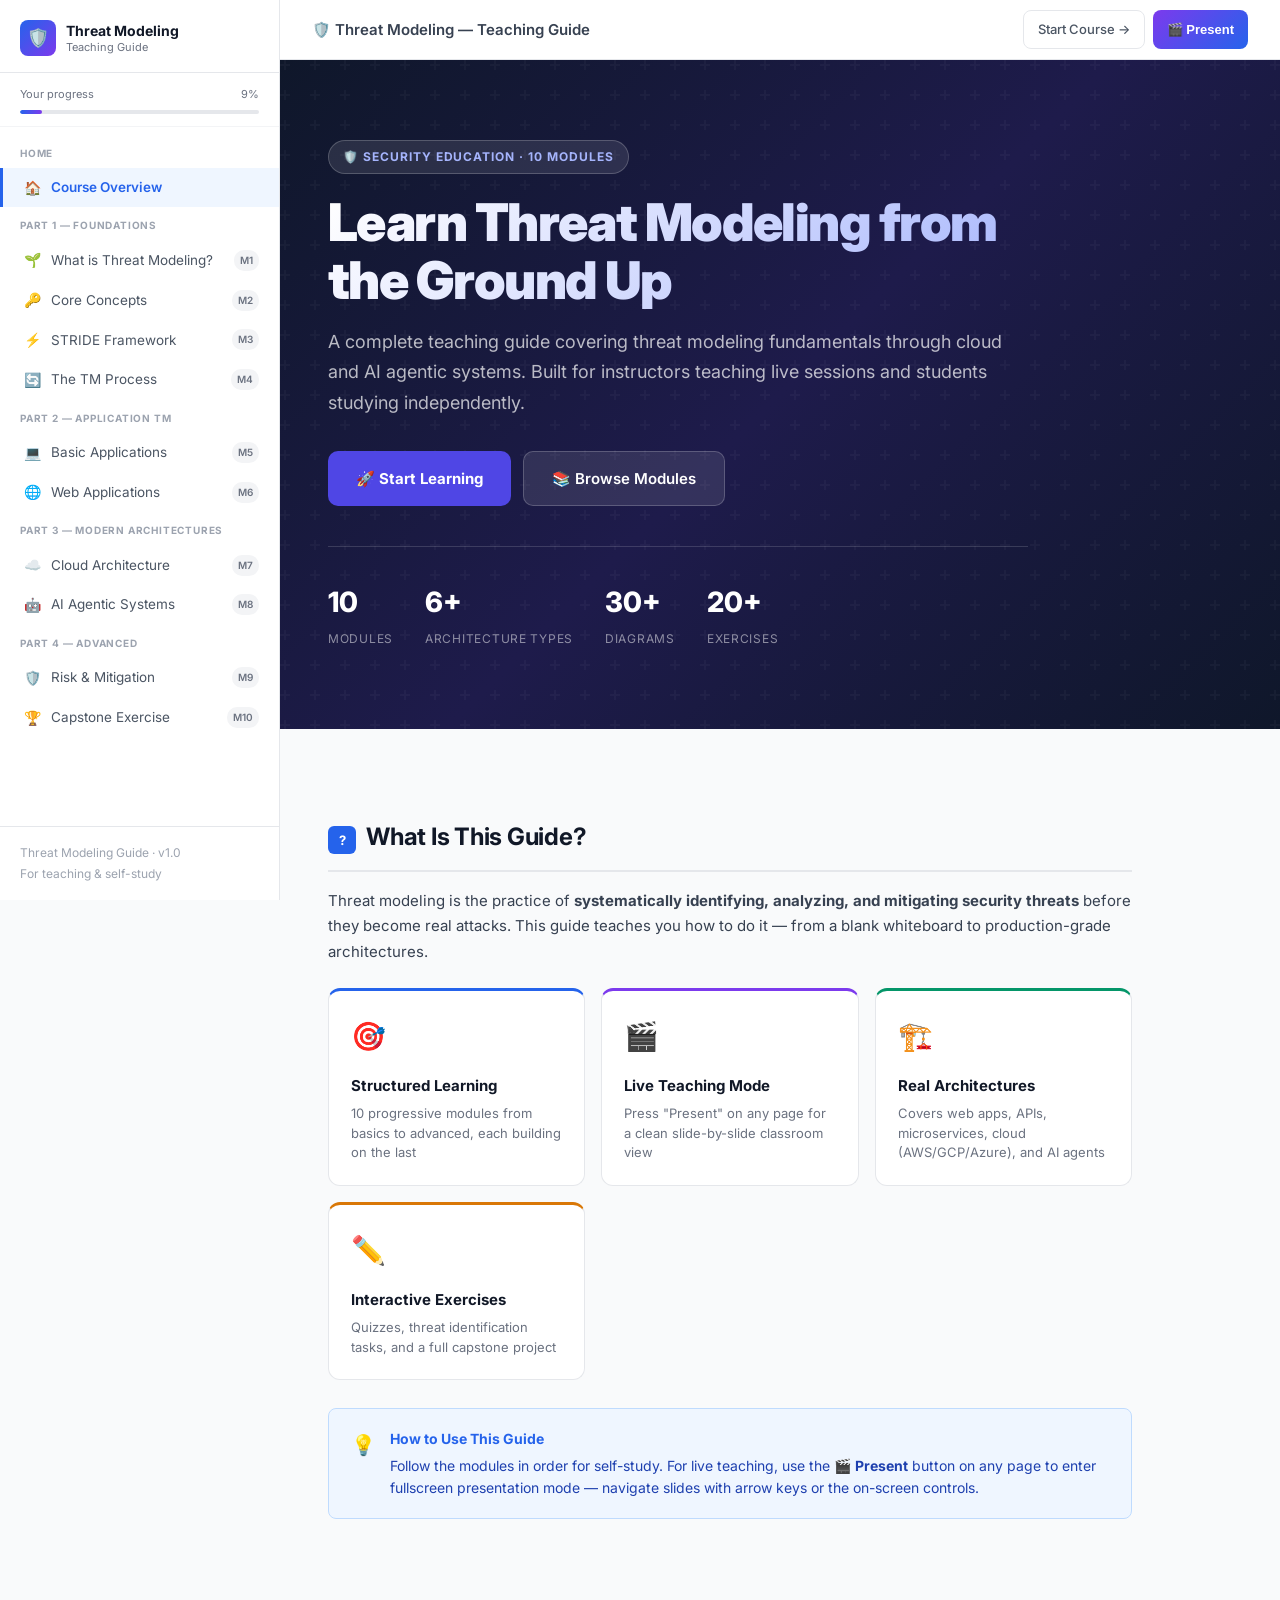
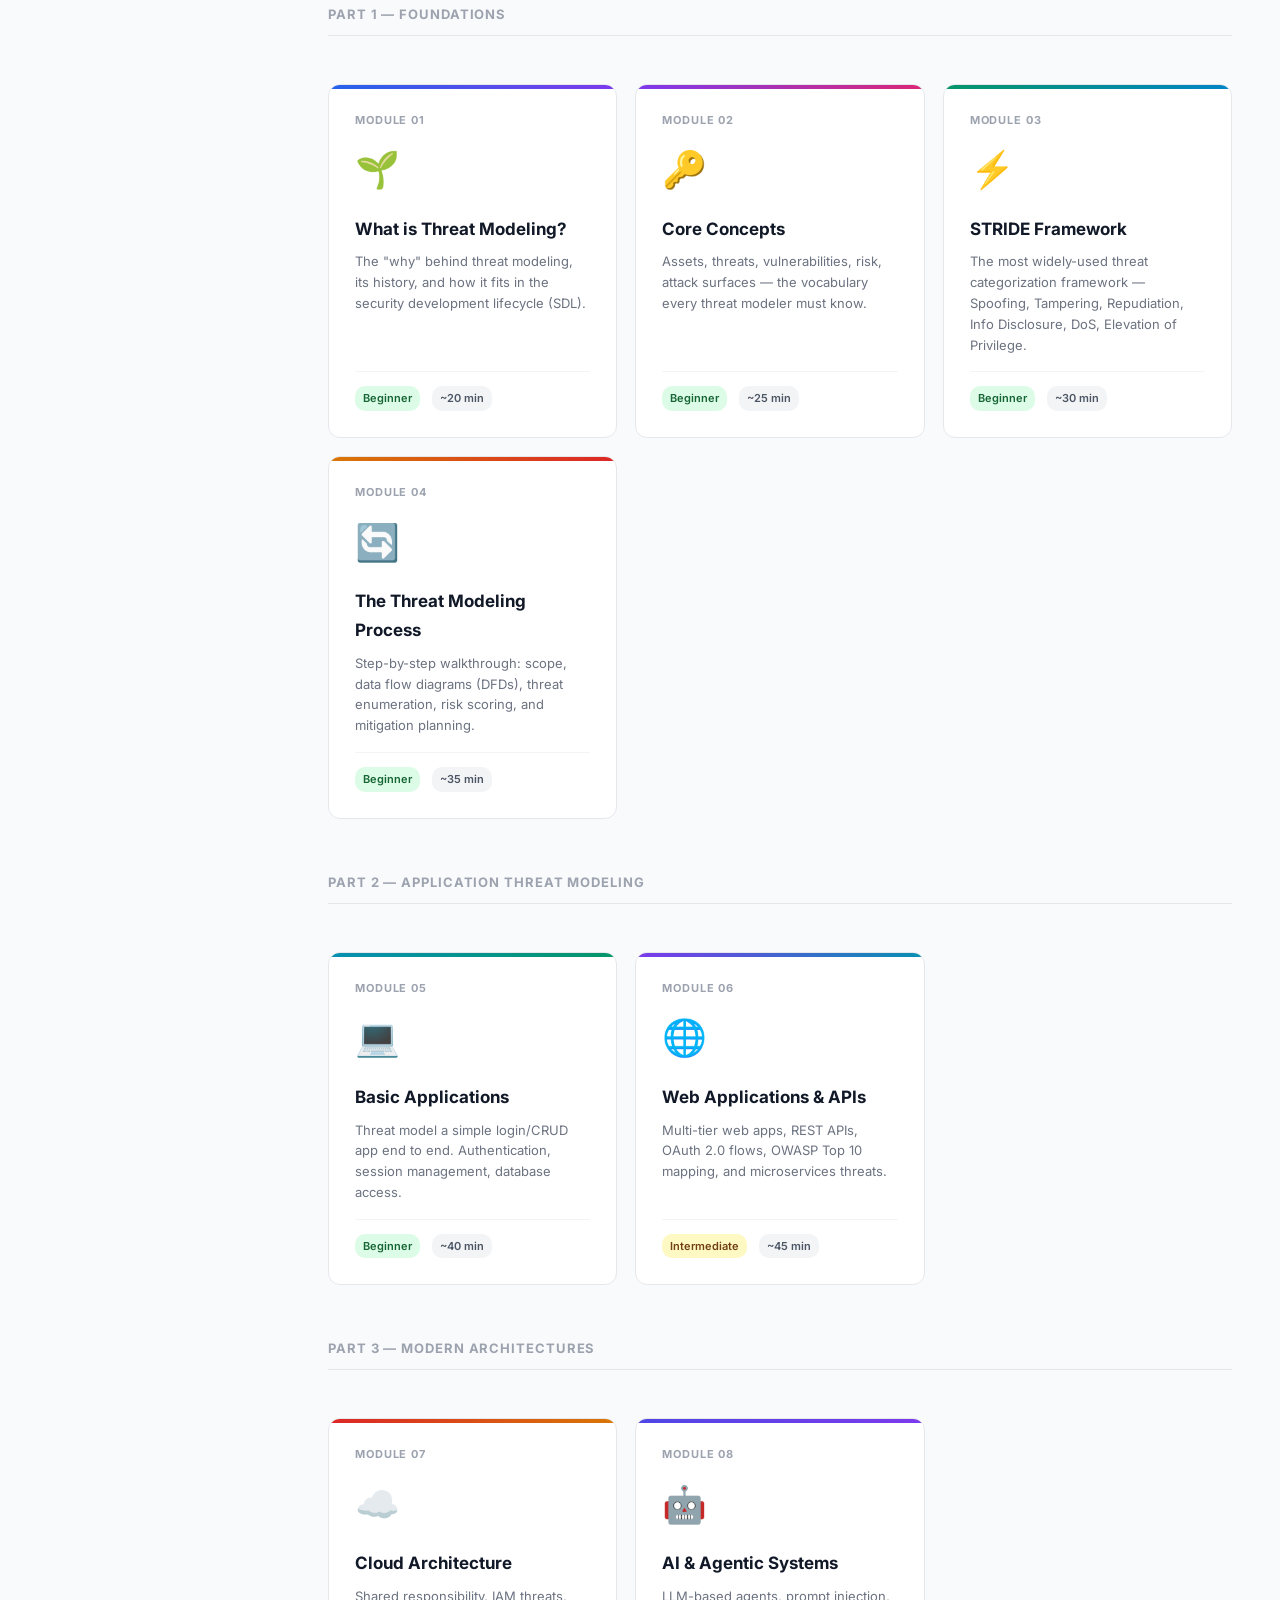
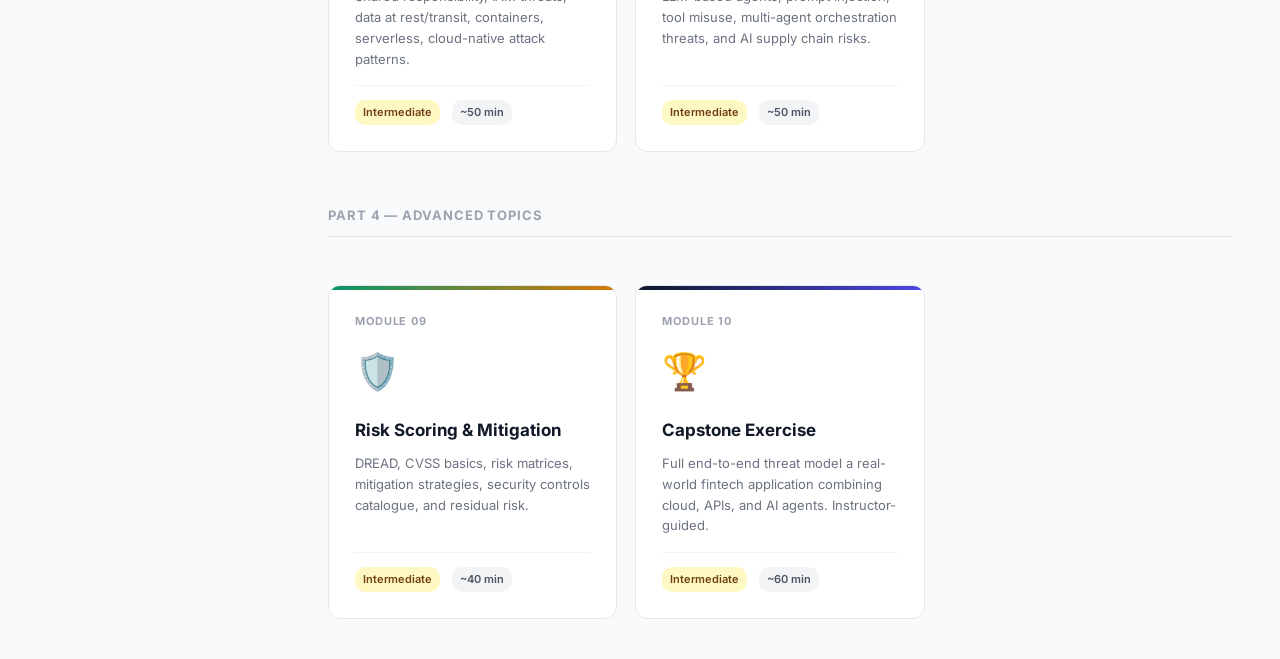
==== index.html @ 44da4655 "initial commit" ====
<!DOCTYPE html>
<html lang="en">
<head>
<meta charset="UTF-8" />
<meta name="viewport" content="width=device-width, initial-scale=1.0" />
<title>Threat Modeling Guide — From Basics to Intermediate</title>
<link rel="preconnect" href="https://fonts.googleapis.com" />
<link rel="preconnect" href="https://fonts.gstatic.com" crossorigin />
<link href="https://fonts.googleapis.com/css2?family=Inter:wght@400;500;600;700;800&family=JetBrains+Mono:wght@400;700&display=swap" rel="stylesheet" />
<link rel="stylesheet" href="css/styles.css" />
<style>
  .hero {
    background: linear-gradient(135deg, #0f172a 0%, #1e1b4b 50%, #0f172a 100%);
    color: white; padding: 80px 48px;
    position: relative; overflow: hidden;
  }
  .hero::before {
    content: '';
    position: absolute; inset: 0;
    background: url("data:image/svg+xml,%3Csvg width='60' height='60' viewBox='0 0 60 60' xmlns='http://www.w3.org/2000/svg'%3E%3Cg fill='none' fill-rule='evenodd'%3E%3Cg fill='%23ffffff' fill-opacity='0.03'%3E%3Cpath d='M36 34v-4h-2v4h-4v2h4v4h2v-4h4v-2h-4zm0-30V0h-2v4h-4v2h4v4h2V6h4V4h-4zM6 34v-4H4v4H0v2h4v4h2v-4h4v-2H6zM6 4V0H4v4H0v2h4v4h2V6h4V4H6z'/%3E%3C/g%3E%3C/g%3E%3C/svg%3E");
  }
  .hero-content { position: relative; z-index: 1; max-width: 700px; }
  .hero-eyebrow {
    display: inline-flex; align-items: center; gap: 8px;
    background: rgba(255,255,255,.1); border: 1px solid rgba(255,255,255,.2);
    padding: 6px 14px; border-radius: 20px;
    font-size: 12px; font-weight: 700; letter-spacing: .08em; text-transform: uppercase;
    color: #a5b4fc; margin-bottom: 20px;
  }
  .hero h1 {
    font-size: 52px; font-weight: 900; line-height: 1.1;
    letter-spacing: -.03em; margin-bottom: 18px;
    background: linear-gradient(135deg, #fff 0%, #a5b4fc 100%);
    -webkit-background-clip: text; -webkit-text-fill-color: transparent;
    background-clip: text;
  }
  .hero p { font-size: 18px; color: rgba(255,255,255,.7); line-height: 1.7; margin-bottom: 32px; }
  .hero-actions { display: flex; gap: 12px; flex-wrap: wrap; }
  .hero-btn-primary {
    background: #4f46e5; color: white; padding: 14px 28px;
    border-radius: 10px; font-size: 15px; font-weight: 700;
    text-decoration: none; display: inline-flex; align-items: center; gap: 8px;
    transition: all .2s;
  }
  .hero-btn-primary:hover { background: #4338ca; transform: translateY(-2px); box-shadow: 0 8px 24px rgba(79,70,229,.4); }
  .hero-btn-secondary {
    background: rgba(255,255,255,.1); color: white; padding: 14px 28px;
    border: 1px solid rgba(255,255,255,.2); border-radius: 10px;
    font-size: 15px; font-weight: 600; text-decoration: none;
    display: inline-flex; align-items: center; gap: 8px; transition: all .2s;
  }
  .hero-btn-secondary:hover { background: rgba(255,255,255,.2); }
  .hero-stats {
    display: flex; gap: 32px; margin-top: 40px;
    padding-top: 32px; border-top: 1px solid rgba(255,255,255,.15);
    flex-wrap: wrap;
  }
  .hero-stat-num { font-size: 28px; font-weight: 800; color: white; }
  .hero-stat-label { font-size: 12px; color: rgba(255,255,255,.5); text-transform: uppercase; letter-spacing: .06em; margin-top: 2px; }

  .module-grid {
    display: grid; grid-template-columns: repeat(auto-fill, minmax(280px, 1fr));
    gap: 18px; padding: 40px 48px;
  }
  .module-card {
    background: white; border: 1px solid var(--gray-200);
    border-radius: var(--radius-lg); padding: 26px;
    text-decoration: none; color: inherit;
    transition: var(--transition); display: flex; flex-direction: column;
    position: relative; overflow: hidden;
  }
  .module-card::before {
    content: '';
    position: absolute; top: 0; left: 0; right: 0; height: 4px;
  }
  .module-card:hover { box-shadow: var(--shadow-lg); transform: translateY(-3px); }
  .module-card-num { font-size: 11px; font-weight: 700; letter-spacing: .08em; text-transform: uppercase; color: var(--gray-400); margin-bottom: 10px; }
  .module-card-icon { font-size: 36px; margin-bottom: 14px; }
  .module-card-title { font-size: 17px; font-weight: 700; color: var(--gray-900); margin-bottom: 8px; }
  .module-card-desc { font-size: 13px; color: var(--gray-500); line-height: 1.6; flex: 1; }
  .module-card-meta { display: flex; gap: 12px; margin-top: 16px; padding-top: 14px; border-top: 1px solid var(--gray-100); }
  .module-card-tag { font-size: 11px; font-weight: 600; padding: 3px 8px; border-radius: 10px; }
  .tag-beginner { background: #dcfce7; color: #166534; }
  .tag-intermediate { background: #fef9c3; color: #713f12; }
  .tag-advanced { background: #fce7f3; color: #9d174d; }
  .tag-mins { background: var(--gray-100); color: var(--gray-600); }

  .m1::before { background: linear-gradient(90deg, #2563eb, #7c3aed); }
  .m2::before { background: linear-gradient(90deg, #7c3aed, #db2777); }
  .m3::before { background: linear-gradient(90deg, #059669, #0284c7); }
  .m4::before { background: linear-gradient(90deg, #d97706, #dc2626); }
  .m5::before { background: linear-gradient(90deg, #0891b2, #059669); }
  .m6::before { background: linear-gradient(90deg, #7c3aed, #0891b2); }
  .m7::before { background: linear-gradient(90deg, #dc2626, #d97706); }
  .m8::before { background: linear-gradient(90deg, #4f46e5, #7c3aed); }
  .m9::before { background: linear-gradient(90deg, #059669, #d97706); }
  .m10::before { background: linear-gradient(90deg, #0f172a, #4f46e5); }

  .section-divider { padding: 12px 48px 8px; }
  .section-divider h2 { font-size: 13px; font-weight: 700; letter-spacing: .07em; text-transform: uppercase; color: var(--gray-400); padding-bottom: 10px; border-bottom: 1px solid var(--gray-200); }

  @media(max-width:768px) {
    .hero { padding: 48px 24px; }
    .hero h1 { font-size: 34px; }
    .module-grid { padding: 24px 20px; gap: 14px; }
    .section-divider { padding: 12px 20px; }
  }
</style>
</head>
<body>

<!-- Sidebar -->
<aside class="sidebar">
  <div class="sidebar-logo">
    <div class="logo-icon">🛡️</div>
    <span>Threat Modeling<small>Teaching Guide</small></span>
  </div>
  <div class="progress-bar-wrap">
    <div class="progress-label"><span>Your progress</span><span id="progress-pct">0%</span></div>
    <div class="progress-bar"><div class="progress-fill" id="progress-fill" style="width:0%"></div></div>
  </div>
  <nav class="sidebar-nav">
    <div class="nav-section">
      <div class="nav-section-title">Home</div>
      <a class="nav-item active" href="index.html"><span class="nav-icon">🏠</span>Course Overview</a>
    </div>
    <div class="nav-section">
      <div class="nav-section-title">Part 1 — Foundations</div>
      <a class="nav-item" href="modules/01-introduction.html"><span class="nav-icon">🌱</span>What is Threat Modeling?<span class="nav-badge">M1</span></a>
      <a class="nav-item" href="modules/02-core-concepts.html"><span class="nav-icon">🔑</span>Core Concepts<span class="nav-badge">M2</span></a>
      <a class="nav-item" href="modules/03-stride.html"><span class="nav-icon">⚡</span>STRIDE Framework<span class="nav-badge">M3</span></a>
      <a class="nav-item" href="modules/04-process.html"><span class="nav-icon">🔄</span>The TM Process<span class="nav-badge">M4</span></a>
    </div>
    <div class="nav-section">
      <div class="nav-section-title">Part 2 — Application TM</div>
      <a class="nav-item" href="modules/05-basic-apps.html"><span class="nav-icon">💻</span>Basic Applications<span class="nav-badge">M5</span></a>
      <a class="nav-item" href="modules/06-web-apps.html"><span class="nav-icon">🌐</span>Web Applications<span class="nav-badge">M6</span></a>
    </div>
    <div class="nav-section">
      <div class="nav-section-title">Part 3 — Modern Architectures</div>
      <a class="nav-item" href="modules/07-cloud.html"><span class="nav-icon">☁️</span>Cloud Architecture<span class="nav-badge">M7</span></a>
      <a class="nav-item" href="modules/08-agentic.html"><span class="nav-icon">🤖</span>AI Agentic Systems<span class="nav-badge">M8</span></a>
    </div>
    <div class="nav-section">
      <div class="nav-section-title">Part 4 — Advanced</div>
      <a class="nav-item" href="modules/09-risk-mitigation.html"><span class="nav-icon">🛡️</span>Risk & Mitigation<span class="nav-badge">M9</span></a>
      <a class="nav-item" href="modules/10-capstone.html"><span class="nav-icon">🏆</span>Capstone Exercise<span class="nav-badge">M10</span></a>
    </div>
  </nav>
  <div class="sidebar-footer">
    Threat Modeling Guide · v1.0<br>
    For teaching & self-study
  </div>
</aside>

<!-- Main -->
<div class="main-wrap">
  <header class="top-bar">
    <button class="hamburger" id="hamburger">☰</button>
    <span class="top-bar-title">🛡️ Threat Modeling — Teaching Guide</span>
    <div class="top-bar-actions">
      <span class="live-badge" id="live-badge" style="display:none"><span class="live-dot"></span> LIVE</span>
      <a class="btn btn-ghost" href="modules/01-introduction.html">Start Course →</a>
      <button class="btn btn-present" id="btn-present">🎬 Present</button>
    </div>
  </header>

  <!-- Hero -->
  <div class="hero section" data-title="Welcome">
    <div class="hero-content">
      <div class="hero-eyebrow">🛡️ Security Education · 10 Modules</div>
      <h1>Learn Threat Modeling from the Ground Up</h1>
      <p>A complete teaching guide covering threat modeling fundamentals through cloud and AI agentic systems. Built for instructors teaching live sessions and students studying independently.</p>
      <div class="hero-actions">
        <a class="hero-btn-primary" href="modules/01-introduction.html">🚀 Start Learning</a>
        <a class="hero-btn-secondary" href="#modules">📚 Browse Modules</a>
      </div>
      <div class="hero-stats">
        <div><div class="hero-stat-num">10</div><div class="hero-stat-label">Modules</div></div>
        <div><div class="hero-stat-num">6+</div><div class="hero-stat-label">Architecture Types</div></div>
        <div><div class="hero-stat-num">30+</div><div class="hero-stat-label">Diagrams</div></div>
        <div><div class="hero-stat-num">20+</div><div class="hero-stat-label">Exercises</div></div>
      </div>
    </div>
  </div>

  <!-- What You'll Learn -->
  <div class="section" id="overview" style="padding: 40px 48px 0; max-width:900px" data-title="What You'll Learn">
    <h2 class="section-title"><span class="section-num">?</span>What Is This Guide?</h2>
    <p>Threat modeling is the practice of <strong>systematically identifying, analyzing, and mitigating security threats</strong> before they become real attacks. This guide teaches you how to do it — from a blank whiteboard to production-grade architectures.</p>
    <div class="card-grid" style="margin-top:24px">
      <div class="card primary animate-in">
        <div class="card-icon">🎯</div>
        <div class="card-title">Structured Learning</div>
        <div class="card-desc">10 progressive modules from basics to advanced, each building on the last</div>
      </div>
      <div class="card accent animate-in">
        <div class="card-icon">🎬</div>
        <div class="card-title">Live Teaching Mode</div>
        <div class="card-desc">Press "Present" on any page for a clean slide-by-slide classroom view</div>
      </div>
      <div class="card success animate-in">
        <div class="card-icon">🏗️</div>
        <div class="card-title">Real Architectures</div>
        <div class="card-desc">Covers web apps, APIs, microservices, cloud (AWS/GCP/Azure), and AI agents</div>
      </div>
      <div class="card warning animate-in">
        <div class="card-icon">✏️</div>
        <div class="card-title">Interactive Exercises</div>
        <div class="card-desc">Quizzes, threat identification tasks, and a full capstone project</div>
      </div>
    </div>

    <div class="callout info" style="margin-top:28px">
      <div class="callout-icon">💡</div>
      <div class="callout-body">
        <div class="callout-title">How to Use This Guide</div>
        <div class="callout-text">Follow the modules in order for self-study. For live teaching, use the 🎬 <strong>Present</strong> button on any page to enter fullscreen presentation mode — navigate slides with arrow keys or the on-screen controls.</div>
      </div>
    </div>
  </div>

  <!-- Modules -->
  <div id="modules">
    <div class="section-divider"><h2>Part 1 — Foundations</h2></div>
    <div class="module-grid">
      <a class="module-card m1" href="modules/01-introduction.html">
        <div class="module-card-num">Module 01</div>
        <div class="module-card-icon">🌱</div>
        <div class="module-card-title">What is Threat Modeling?</div>
        <div class="module-card-desc">The "why" behind threat modeling, its history, and how it fits in the security development lifecycle (SDL).</div>
        <div class="module-card-meta">
          <span class="module-card-tag tag-beginner">Beginner</span>
          <span class="module-card-tag tag-mins">~20 min</span>
        </div>
      </a>
      <a class="module-card m2" href="modules/02-core-concepts.html">
        <div class="module-card-num">Module 02</div>
        <div class="module-card-icon">🔑</div>
        <div class="module-card-title">Core Concepts</div>
        <div class="module-card-desc">Assets, threats, vulnerabilities, risk, attack surfaces — the vocabulary every threat modeler must know.</div>
        <div class="module-card-meta">
          <span class="module-card-tag tag-beginner">Beginner</span>
          <span class="module-card-tag tag-mins">~25 min</span>
        </div>
      </a>
      <a class="module-card m3" href="modules/03-stride.html">
        <div class="module-card-num">Module 03</div>
        <div class="module-card-icon">⚡</div>
        <div class="module-card-title">STRIDE Framework</div>
        <div class="module-card-desc">The most widely-used threat categorization framework — Spoofing, Tampering, Repudiation, Info Disclosure, DoS, Elevation of Privilege.</div>
        <div class="module-card-meta">
          <span class="module-card-tag tag-beginner">Beginner</span>
          <span class="module-card-tag tag-mins">~30 min</span>
        </div>
      </a>
      <a class="module-card m4" href="modules/04-process.html">
        <div class="module-card-num">Module 04</div>
        <div class="module-card-icon">🔄</div>
        <div class="module-card-title">The Threat Modeling Process</div>
        <div class="module-card-desc">Step-by-step walkthrough: scope, data flow diagrams (DFDs), threat enumeration, risk scoring, and mitigation planning.</div>
        <div class="module-card-meta">
          <span class="module-card-tag tag-beginner">Beginner</span>
          <span class="module-card-tag tag-mins">~35 min</span>
        </div>
      </a>
    </div>

    <div class="section-divider"><h2>Part 2 — Application Threat Modeling</h2></div>
    <div class="module-grid">
      <a class="module-card m5" href="modules/05-basic-apps.html">
        <div class="module-card-num">Module 05</div>
        <div class="module-card-icon">💻</div>
        <div class="module-card-title">Basic Applications</div>
        <div class="module-card-desc">Threat model a simple login/CRUD app end to end. Authentication, session management, database access.</div>
        <div class="module-card-meta">
          <span class="module-card-tag tag-beginner">Beginner</span>
          <span class="module-card-tag tag-mins">~40 min</span>
        </div>
      </a>
      <a class="module-card m6" href="modules/06-web-apps.html">
        <div class="module-card-num">Module 06</div>
        <div class="module-card-icon">🌐</div>
        <div class="module-card-title">Web Applications & APIs</div>
        <div class="module-card-desc">Multi-tier web apps, REST APIs, OAuth 2.0 flows, OWASP Top 10 mapping, and microservices threats.</div>
        <div class="module-card-meta">
          <span class="module-card-tag tag-intermediate">Intermediate</span>
          <span class="module-card-tag tag-mins">~45 min</span>
        </div>
      </a>
    </div>

    <div class="section-divider"><h2>Part 3 — Modern Architectures</h2></div>
    <div class="module-grid">
      <a class="module-card m7" href="modules/07-cloud.html">
        <div class="module-card-num">Module 07</div>
        <div class="module-card-icon">☁️</div>
        <div class="module-card-title">Cloud Architecture</div>
        <div class="module-card-desc">Shared responsibility, IAM threats, data at rest/transit, containers, serverless, cloud-native attack patterns.</div>
        <div class="module-card-meta">
          <span class="module-card-tag tag-intermediate">Intermediate</span>
          <span class="module-card-tag tag-mins">~50 min</span>
        </div>
      </a>
      <a class="module-card m8" href="modules/08-agentic.html">
        <div class="module-card-num">Module 08</div>
        <div class="module-card-icon">🤖</div>
        <div class="module-card-title">AI & Agentic Systems</div>
        <div class="module-card-desc">LLM-based agents, prompt injection, tool misuse, multi-agent orchestration threats, and AI supply chain risks.</div>
        <div class="module-card-meta">
          <span class="module-card-tag tag-intermediate">Intermediate</span>
          <span class="module-card-tag tag-mins">~50 min</span>
        </div>
      </a>
    </div>

    <div class="section-divider"><h2>Part 4 — Advanced Topics</h2></div>
    <div class="module-grid">
      <a class="module-card m9" href="modules/09-risk-mitigation.html">
        <div class="module-card-num">Module 09</div>
        <div class="module-card-icon">🛡️</div>
        <div class="module-card-title">Risk Scoring & Mitigation</div>
        <div class="module-card-desc">DREAD, CVSS basics, risk matrices, mitigation strategies, security controls catalogue, and residual risk.</div>
        <div class="module-card-meta">
          <span class="module-card-tag tag-intermediate">Intermediate</span>
          <span class="module-card-tag tag-mins">~40 min</span>
        </div>
      </a>
      <a class="module-card m10" href="modules/10-capstone.html">
        <div class="module-card-num">Module 10</div>
        <div class="module-card-icon">🏆</div>
        <div class="module-card-title">Capstone Exercise</div>
        <div class="module-card-desc">Full end-to-end threat model a real-world fintech application combining cloud, APIs, and AI agents. Instructor-guided.</div>
        <div class="module-card-meta">
          <span class="module-card-tag tag-intermediate">Intermediate</span>
          <span class="module-card-tag tag-mins">~60 min</span>
        </div>
      </a>
    </div>
  </div>

  <!-- Presenter toolbar -->
  <div class="present-toolbar">
    <button id="prev-slide" title="Previous">◀</button>
    <span class="slide-counter" id="slide-counter">1 / 3</span>
    <button id="next-slide" title="Next">▶</button>
    <div class="divider"></div>
    <button id="exit-present" title="Exit Presentation">✕</button>
  </div>
</div>

<script src="js/app.js"></script>
</body>
</html>
---- css/styles.css ----
/* ============================================================
   THREAT MODELING GUIDE — MAIN STYLES
   Light theme, teaching-friendly, fluid layout
   ============================================================ */

:root {
  --primary: #2563eb;
  --primary-dark: #1d4ed8;
  --primary-light: #eff6ff;
  --accent: #7c3aed;
  --accent-light: #f5f3ff;
  --success: #059669;
  --success-light: #ecfdf5;
  --warning: #d97706;
  --warning-light: #fffbeb;
  --danger: #dc2626;
  --danger-light: #fef2f2;
  --gray-50: #f9fafb;
  --gray-100: #f3f4f6;
  --gray-200: #e5e7eb;
  --gray-300: #d1d5db;
  --gray-400: #9ca3af;
  --gray-500: #6b7280;
  --gray-600: #4b5563;
  --gray-700: #374151;
  --gray-800: #1f2937;
  --gray-900: #111827;
  --white: #ffffff;
  --font-sans: 'Inter', -apple-system, BlinkMacSystemFont, 'Segoe UI', sans-serif;
  --font-mono: 'JetBrains Mono', 'Fira Code', 'Cascadia Code', monospace;
  --sidebar-width: 280px;
  --header-height: 60px;
  --radius: 8px;
  --radius-lg: 12px;
  --shadow-sm: 0 1px 3px rgba(0,0,0,.08);
  --shadow: 0 4px 12px rgba(0,0,0,.08);
  --shadow-lg: 0 8px 24px rgba(0,0,0,.1);
  --transition: all .2s ease;
}

/* ── Reset & Base ── */
*, *::before, *::after { box-sizing: border-box; margin: 0; padding: 0; }
html { scroll-behavior: smooth; font-size: 16px; }
body {
  font-family: var(--font-sans);
  background: var(--gray-50);
  color: var(--gray-800);
  line-height: 1.7;
  overflow-x: hidden;
}

/* ── Sidebar ── */
.sidebar {
  position: fixed;
  top: 0; left: 0;
  width: var(--sidebar-width);
  height: 100vh;
  background: var(--white);
  border-right: 1px solid var(--gray-200);
  overflow-y: auto;
  z-index: 100;
  display: flex;
  flex-direction: column;
  transition: transform .3s ease;
}
.sidebar-logo {
  padding: 20px 20px 16px;
  border-bottom: 1px solid var(--gray-200);
  display: flex; align-items: center; gap: 10px;
}
.sidebar-logo .logo-icon {
  width: 36px; height: 36px;
  background: linear-gradient(135deg, var(--primary), var(--accent));
  border-radius: 8px;
  display: flex; align-items: center; justify-content: center;
  color: white; font-size: 18px; flex-shrink: 0;
}
.sidebar-logo span { font-weight: 700; font-size: 14px; color: var(--gray-900); line-height: 1.3; }
.sidebar-logo small { display: block; font-weight: 400; color: var(--gray-500); font-size: 11px; }

.progress-bar-wrap { padding: 12px 20px; border-bottom: 1px solid var(--gray-100); }
.progress-label { font-size: 11px; color: var(--gray-500); margin-bottom: 6px; display: flex; justify-content: space-between; }
.progress-bar { height: 4px; background: var(--gray-200); border-radius: 2px; overflow: hidden; }
.progress-fill { height: 100%; background: linear-gradient(90deg, var(--primary), var(--accent)); border-radius: 2px; transition: width .4s ease; }

.sidebar-nav { padding: 12px 0; flex: 1; }
.nav-section { margin-bottom: 4px; }
.nav-section-title {
  padding: 6px 20px;
  font-size: 10px; font-weight: 700; letter-spacing: .08em;
  text-transform: uppercase; color: var(--gray-400);
}
.nav-item {
  display: flex; align-items: center; gap: 10px;
  padding: 8px 20px;
  cursor: pointer;
  text-decoration: none;
  color: var(--gray-600);
  font-size: 13.5px;
  border-left: 3px solid transparent;
  transition: var(--transition);
  position: relative;
}
.nav-item:hover { background: var(--gray-50); color: var(--gray-900); }
.nav-item.active {
  background: var(--primary-light);
  color: var(--primary);
  border-left-color: var(--primary);
  font-weight: 600;
}
.nav-item .nav-icon { width: 18px; text-align: center; font-size: 14px; flex-shrink: 0; }
.nav-item .nav-badge {
  margin-left: auto;
  font-size: 10px; font-weight: 600;
  padding: 2px 6px; border-radius: 10px;
  background: var(--gray-100); color: var(--gray-500);
}
.nav-item.active .nav-badge { background: var(--primary-light); color: var(--primary); }
.nav-item.completed .nav-icon::after {
  content: '✓';
  position: absolute; right: 20px;
  font-size: 11px; color: var(--success); font-weight: 700;
}

.sidebar-footer {
  padding: 16px 20px;
  border-top: 1px solid var(--gray-200);
  font-size: 12px; color: var(--gray-400);
}

/* ── Main Layout ── */
.main-wrap {
  margin-left: var(--sidebar-width);
  min-height: 100vh;
  display: flex; flex-direction: column;
}
.top-bar {
  position: sticky; top: 0; z-index: 90;
  height: var(--header-height);
  background: rgba(255,255,255,.95);
  backdrop-filter: blur(8px);
  border-bottom: 1px solid var(--gray-200);
  display: flex; align-items: center;
  padding: 0 32px;
  gap: 16px;
}
.top-bar-title { font-size: 15px; font-weight: 600; color: var(--gray-700); flex: 1; }
.top-bar-actions { display: flex; gap: 8px; }
.btn {
  display: inline-flex; align-items: center; gap: 6px;
  padding: 7px 14px; border-radius: var(--radius);
  font-size: 13px; font-weight: 500;
  cursor: pointer; border: none; transition: var(--transition);
  text-decoration: none;
}
.btn-primary { background: var(--primary); color: white; }
.btn-primary:hover { background: var(--primary-dark); }
.btn-ghost { background: transparent; color: var(--gray-600); border: 1px solid var(--gray-200); }
.btn-ghost:hover { background: var(--gray-100); color: var(--gray-900); }
.btn-present {
  background: linear-gradient(135deg, var(--accent), var(--primary));
  color: white; font-weight: 600;
}
.btn-present:hover { opacity: .9; transform: translateY(-1px); box-shadow: var(--shadow); }

/* ── Content Area ── */
.content { padding: 40px 48px; max-width: 900px; flex: 1; }

/* ── Page Header ── */
.page-header { margin-bottom: 40px; }
.module-tag {
  display: inline-flex; align-items: center; gap: 6px;
  font-size: 12px; font-weight: 600; letter-spacing: .05em;
  text-transform: uppercase;
  padding: 4px 10px; border-radius: 20px;
  margin-bottom: 12px;
}
.module-tag.blue { background: var(--primary-light); color: var(--primary); }
.module-tag.purple { background: var(--accent-light); color: var(--accent); }
.module-tag.green { background: var(--success-light); color: var(--success); }
.module-tag.orange { background: var(--warning-light); color: var(--warning); }
.module-tag.red { background: var(--danger-light); color: var(--danger); }

.page-title {
  font-size: 36px; font-weight: 800; color: var(--gray-900);
  line-height: 1.2; margin-bottom: 12px;
  letter-spacing: -.02em;
}
.page-subtitle { font-size: 17px; color: var(--gray-500); line-height: 1.6; max-width: 680px; }

/* ── Learning Objectives ── */
.objectives-card {
  background: var(--primary-light);
  border: 1px solid #bfdbfe;
  border-radius: var(--radius-lg);
  padding: 24px 28px;
  margin-bottom: 36px;
}
.objectives-card h3 { font-size: 14px; font-weight: 700; color: var(--primary); margin-bottom: 12px; display: flex; align-items: center; gap: 8px; }
.objectives-card ul { list-style: none; display: flex; flex-direction: column; gap: 8px; }
.objectives-card li {
  font-size: 14px; color: var(--primary-dark);
  display: flex; align-items: flex-start; gap: 10px;
}
.objectives-card li::before { content: '→'; font-weight: 700; flex-shrink: 0; margin-top: 1px; }

/* ── Section Headers ── */
.section { margin-bottom: 48px; }
h2.section-title {
  font-size: 24px; font-weight: 700; color: var(--gray-900);
  margin-bottom: 16px; padding-bottom: 12px;
  border-bottom: 2px solid var(--gray-200);
  letter-spacing: -.01em;
}
h2.section-title .section-num {
  display: inline-flex; align-items: center; justify-content: center;
  width: 28px; height: 28px; border-radius: 6px;
  background: var(--primary); color: white;
  font-size: 13px; font-weight: 700; margin-right: 10px;
}
h3.subsection { font-size: 18px; font-weight: 700; color: var(--gray-800); margin: 28px 0 12px; }
p { margin-bottom: 14px; color: var(--gray-700); font-size: 15px; }

/* ── Callout Boxes ── */
.callout {
  border-radius: var(--radius);
  padding: 18px 22px;
  margin: 24px 0;
  display: flex; gap: 14px;
}
.callout-icon { font-size: 20px; flex-shrink: 0; margin-top: 1px; }
.callout-body {}
.callout-title { font-size: 14px; font-weight: 700; margin-bottom: 4px; }
.callout-text { font-size: 14px; line-height: 1.6; }
.callout.info { background: var(--primary-light); border: 1px solid #bfdbfe; }
.callout.info .callout-title { color: var(--primary); }
.callout.info .callout-text { color: #1e40af; }
.callout.success { background: var(--success-light); border: 1px solid #a7f3d0; }
.callout.success .callout-title { color: var(--success); }
.callout.success .callout-text { color: #065f46; }
.callout.warning { background: var(--warning-light); border: 1px solid #fde68a; }
.callout.warning .callout-title { color: var(--warning); }
.callout.warning .callout-text { color: #92400e; }
.callout.danger { background: var(--danger-light); border: 1px solid #fecaca; }
.callout.danger .callout-title { color: var(--danger); }
.callout.danger .callout-text { color: #991b1b; }
.callout.tip { background: var(--accent-light); border: 1px solid #ddd6fe; }
.callout.tip .callout-title { color: var(--accent); }
.callout.tip .callout-text { color: #4c1d95; }

/* ── Cards & Grids ── */
.card-grid { display: grid; grid-template-columns: repeat(auto-fit, minmax(200px, 1fr)); gap: 16px; margin: 24px 0; }
.card {
  background: white; border: 1px solid var(--gray-200);
  border-radius: var(--radius-lg); padding: 22px;
  transition: var(--transition);
}
.card:hover { box-shadow: var(--shadow); transform: translateY(-2px); }
.card-icon { font-size: 28px; margin-bottom: 12px; }
.card-title { font-size: 15px; font-weight: 700; color: var(--gray-900); margin-bottom: 6px; }
.card-desc { font-size: 13px; color: var(--gray-500); line-height: 1.5; }
.card.primary { border-top: 3px solid var(--primary); }
.card.accent { border-top: 3px solid var(--accent); }
.card.success { border-top: 3px solid var(--success); }
.card.warning { border-top: 3px solid var(--warning); }
.card.danger { border-top: 3px solid var(--danger); }

/* ── Tables ── */
.table-wrap { overflow-x: auto; margin: 24px 0; border-radius: var(--radius-lg); box-shadow: var(--shadow-sm); }
table { width: 100%; border-collapse: collapse; background: white; }
thead tr { background: var(--gray-800); color: white; }
th { padding: 12px 16px; text-align: left; font-size: 12px; font-weight: 700; letter-spacing: .06em; text-transform: uppercase; }
td { padding: 13px 16px; font-size: 14px; color: var(--gray-700); border-bottom: 1px solid var(--gray-100); vertical-align: top; }
tr:last-child td { border-bottom: none; }
tr:hover td { background: var(--gray-50); }
.badge {
  display: inline-block; padding: 2px 8px; border-radius: 12px;
  font-size: 11px; font-weight: 600;
}
.badge-red { background: var(--danger-light); color: var(--danger); }
.badge-orange { background: var(--warning-light); color: var(--warning); }
.badge-green { background: var(--success-light); color: var(--success); }
.badge-blue { background: var(--primary-light); color: var(--primary); }
.badge-purple { background: var(--accent-light); color: var(--accent); }

/* ── Diagrams ── */
.diagram-wrap {
  background: white; border: 1px solid var(--gray-200);
  border-radius: var(--radius-lg);
  padding: 32px; margin: 28px 0;
  text-align: center;
  position: relative; overflow: hidden;
}
.diagram-wrap::before {
  content: '';
  position: absolute; top: 0; left: 0; right: 0; height: 3px;
  background: linear-gradient(90deg, var(--primary), var(--accent));
}
.diagram-caption {
  font-size: 12px; color: var(--gray-400); margin-top: 16px;
  font-style: italic; text-align: center;
}
.diagram-title {
  font-size: 13px; font-weight: 700; color: var(--gray-600);
  text-transform: uppercase; letter-spacing: .06em;
  margin-bottom: 24px;
}

/* ── SVG Diagram Styles ── */
.dfd-node { cursor: pointer; transition: filter .2s; }
.dfd-node:hover { filter: brightness(.95); }
.flow-arrow { marker-end: url(#arrowhead); }

/* ── Mermaid override ── */
.mermaid { font-size: 14px !important; }

/* ── Code Blocks ── */
pre {
  background: var(--gray-900); color: #e2e8f0;
  border-radius: var(--radius); padding: 20px 24px;
  overflow-x: auto; margin: 20px 0;
  font-family: var(--font-mono); font-size: 13.5px; line-height: 1.65;
}
code {
  font-family: var(--font-mono); font-size: .88em;
  background: var(--gray-100); color: var(--accent);
  padding: 2px 6px; border-radius: 4px;
}
pre code { background: none; color: inherit; padding: 0; border-radius: 0; }

/* ── Step-by-step ── */
.steps { display: flex; flex-direction: column; gap: 0; margin: 24px 0; }
.step {
  display: flex; gap: 0;
  position: relative;
}
.step:not(:last-child)::before {
  content: '';
  position: absolute; left: 19px; top: 48px;
  width: 2px; height: calc(100% - 24px);
  background: var(--gray-200);
}
.step-num {
  width: 40px; height: 40px;
  background: var(--primary); color: white;
  border-radius: 50%; font-weight: 700; font-size: 15px;
  display: flex; align-items: center; justify-content: center;
  flex-shrink: 0; z-index: 1;
}
.step-body { padding: 8px 0 28px 20px; flex: 1; }
.step-title { font-size: 16px; font-weight: 700; color: var(--gray-900); margin-bottom: 6px; }
.step-desc { font-size: 14px; color: var(--gray-600); line-height: 1.6; }

/* ── Quiz / Exercise ── */
.exercise-card {
  background: var(--accent-light);
  border: 2px solid #ddd6fe;
  border-radius: var(--radius-lg); padding: 28px;
  margin: 32px 0;
}
.exercise-label {
  font-size: 11px; font-weight: 800; letter-spacing: .1em; text-transform: uppercase;
  color: var(--accent); margin-bottom: 10px; display: flex; align-items: center; gap: 6px;
}
.exercise-title { font-size: 17px; font-weight: 700; color: var(--gray-900); margin-bottom: 12px; }
.exercise-text { font-size: 14px; color: var(--gray-700); margin-bottom: 20px; line-height: 1.6; }
.exercise-options { display: flex; flex-direction: column; gap: 10px; }
.option-btn {
  display: flex; align-items: center; gap: 12px;
  background: white; border: 2px solid var(--gray-200);
  border-radius: var(--radius); padding: 13px 16px;
  cursor: pointer; transition: var(--transition); text-align: left;
  font-size: 14px; font-family: var(--font-sans);
}
.option-btn:hover { border-color: var(--accent); background: var(--accent-light); }
.option-btn.correct { border-color: var(--success); background: var(--success-light); }
.option-btn.wrong { border-color: var(--danger); background: var(--danger-light); }
.option-btn .opt-letter {
  width: 26px; height: 26px; border-radius: 50%;
  background: var(--gray-100); color: var(--gray-600);
  font-weight: 700; font-size: 12px;
  display: flex; align-items: center; justify-content: center; flex-shrink: 0;
}
.option-btn.correct .opt-letter { background: var(--success); color: white; }
.option-btn.wrong .opt-letter { background: var(--danger); color: white; }
.exercise-feedback { margin-top: 16px; display: none; padding: 12px 16px; border-radius: var(--radius); font-size: 14px; font-weight: 500; }
.exercise-feedback.show { display: block; }
.exercise-feedback.correct { background: var(--success-light); color: #065f46; border: 1px solid #a7f3d0; }
.exercise-feedback.wrong { background: var(--danger-light); color: #991b1b; border: 1px solid #fecaca; }

/* ── STRIDE Table ── */
.stride-grid { display: grid; grid-template-columns: 1fr 1fr; gap: 14px; margin: 24px 0; }
.stride-card {
  border-radius: var(--radius); padding: 18px 20px;
  border: 1px solid;
}
.stride-letter { font-size: 32px; font-weight: 900; line-height: 1; margin-bottom: 4px; }
.stride-name { font-size: 13px; font-weight: 700; margin-bottom: 4px; }
.stride-def { font-size: 12px; line-height: 1.5; }
.stride-example { font-size: 11px; margin-top: 8px; padding: 6px 8px; border-radius: 4px; font-style: italic; }
.stride-S { background: #fef2f2; border-color: #fecaca; }
.stride-S .stride-letter { color: #dc2626; }
.stride-S .stride-example { background: #fff5f5; }
.stride-T { background: #fff7ed; border-color: #fed7aa; }
.stride-T .stride-letter { color: #ea580c; }
.stride-T .stride-example { background: #fff8f0; }
.stride-R { background: #fffbeb; border-color: #fde68a; }
.stride-R .stride-letter { color: #d97706; }
.stride-R .stride-example { background: #fffcf0; }
.stride-I { background: #f0fdf4; border-color: #bbf7d0; }
.stride-I .stride-letter { color: #16a34a; }
.stride-I .stride-example { background: #f5fff8; }
.stride-D { background: #eff6ff; border-color: #bfdbfe; }
.stride-D .stride-letter { color: #2563eb; }
.stride-D .stride-example { background: #f5f9ff; }
.stride-E { background: #f5f3ff; border-color: #ddd6fe; }
.stride-E .stride-letter { color: #7c3aed; }
.stride-E .stride-example { background: #f8f5ff; }

/* ── Risk Matrix ── */
.risk-matrix {
  display: grid;
  grid-template-columns: 40px repeat(3, 1fr);
  grid-template-rows: repeat(4, auto);
  gap: 4px; margin: 28px 0;
}
.matrix-cell {
  border-radius: 6px; padding: 12px 8px;
  text-align: center; font-size: 12px; font-weight: 600;
}
.matrix-label { display: flex; align-items: center; justify-content: center; font-size: 11px; font-weight: 700; color: var(--gray-500); text-transform: uppercase; writing-mode: vertical-lr; transform: rotate(180deg); }
.matrix-header { background: var(--gray-800); color: white; font-size: 11px; font-weight: 700; text-transform: uppercase; letter-spacing: .05em; border-radius: 6px; padding: 8px; }
.matrix-low { background: #dcfce7; color: #166534; }
.matrix-med { background: #fef9c3; color: #713f12; }
.matrix-high { background: #fee2e2; color: #991b1b; }
.matrix-critical { background: #7f1d1d; color: white; }

/* ── Tabs ── */
.tabs { margin: 28px 0; }
.tab-list { display: flex; gap: 2px; border-bottom: 2px solid var(--gray-200); margin-bottom: 0; }
.tab-btn {
  padding: 10px 18px; border: none; background: none;
  font-family: var(--font-sans); font-size: 14px; font-weight: 500;
  color: var(--gray-500); cursor: pointer; border-bottom: 2px solid transparent;
  margin-bottom: -2px; transition: var(--transition);
}
.tab-btn:hover { color: var(--gray-800); }
.tab-btn.active { color: var(--primary); border-bottom-color: var(--primary); font-weight: 600; }
.tab-panel { display: none; padding: 24px 0; }
.tab-panel.active { display: block; }

/* ── Checklist ── */
.checklist { list-style: none; margin: 16px 0; display: flex; flex-direction: column; gap: 10px; }
.checklist li {
  display: flex; align-items: flex-start; gap: 12px;
  font-size: 14px; color: var(--gray-700); padding: 10px 14px;
  background: white; border: 1px solid var(--gray-200);
  border-radius: var(--radius);
  cursor: pointer; transition: var(--transition);
}
.checklist li:hover { border-color: var(--gray-300); }
.checklist li.checked { opacity: .6; text-decoration: line-through; }
.check-box {
  width: 20px; height: 20px; border: 2px solid var(--gray-300);
  border-radius: 4px; flex-shrink: 0; margin-top: 1px;
  display: flex; align-items: center; justify-content: center;
  transition: var(--transition);
}
.checklist li.checked .check-box { background: var(--success); border-color: var(--success); color: white; }

/* ── Page Navigation ── */
.page-nav {
  display: flex; justify-content: space-between; align-items: center;
  padding: 32px 0;
  border-top: 1px solid var(--gray-200);
  margin-top: 48px;
}
.page-nav-link {
  display: flex; align-items: center; gap: 10px;
  text-decoration: none; color: var(--gray-600);
  font-size: 14px; font-weight: 500; padding: 12px 18px;
  border: 1px solid var(--gray-200); border-radius: var(--radius);
  transition: var(--transition); background: white;
}
.page-nav-link:hover { border-color: var(--primary); color: var(--primary); box-shadow: var(--shadow-sm); }
.page-nav-link .nav-dir { font-size: 11px; color: var(--gray-400); display: block; font-weight: 400; margin-bottom: 2px; text-transform: uppercase; letter-spacing: .05em; }

/* ── Presentation Mode ── */
body.present-mode .sidebar { transform: translateX(-100%); }
body.present-mode .main-wrap { margin-left: 0; }
body.present-mode .content { max-width: 100%; padding: 60px 80px; }
body.present-mode .page-title { font-size: 48px; }
body.present-mode p, body.present-mode li, body.present-mode .callout-text { font-size: 17px; }
body.present-mode .section-title { font-size: 30px; }

/* ── Toolbar for present mode ── */
.present-toolbar {
  display: none;
  position: fixed; bottom: 24px; left: 50%; transform: translateX(-50%);
  background: var(--gray-900); border-radius: 40px;
  padding: 10px 20px; gap: 16px; align-items: center;
  box-shadow: var(--shadow-lg); z-index: 1000;
}
body.present-mode .present-toolbar { display: flex; }
.present-toolbar button {
  background: none; border: none; color: white;
  font-size: 18px; cursor: pointer; padding: 4px 8px;
  border-radius: 6px; transition: var(--transition);
}
.present-toolbar button:hover { background: rgba(255,255,255,.15); }
.present-toolbar .divider { width: 1px; height: 20px; background: rgba(255,255,255,.2); }
.slide-counter { color: rgba(255,255,255,.7); font-size: 13px; font-family: var(--font-mono); }

/* ── Highlight ── */
mark { background: #fef08a; padding: 1px 3px; border-radius: 3px; }
.highlight { background: linear-gradient(120deg, #fef08a 0%, #fef08a 100%); }

/* ── Architecture layers ── */
.arch-layer {
  border-radius: var(--radius); padding: 16px 20px; margin-bottom: 10px;
  border-left: 4px solid; display: flex; align-items: flex-start; gap: 14px;
}
.arch-layer .layer-icon { font-size: 22px; flex-shrink: 0; }
.arch-layer .layer-name { font-size: 13px; font-weight: 700; margin-bottom: 4px; }
.arch-layer .layer-desc { font-size: 13px; }
.arch-layer.client { background: #f0f9ff; border-color: #0ea5e9; }
.arch-layer.network { background: #fdf4ff; border-color: #c026d3; }
.arch-layer.app { background: #f0fdf4; border-color: #22c55e; }
.arch-layer.data { background: #fff7ed; border-color: #f97316; }
.arch-layer.infra { background: #fef2f2; border-color: #ef4444; }

/* ── Threat item ── */
.threat-item {
  background: white; border: 1px solid var(--gray-200);
  border-radius: var(--radius); padding: 16px 20px; margin-bottom: 10px;
  border-left: 4px solid var(--danger);
  display: flex; align-items: flex-start; gap: 14px;
}
.threat-item.medium { border-left-color: var(--warning); }
.threat-item.low { border-left-color: var(--success); }
.threat-icon { font-size: 20px; flex-shrink: 0; }
.threat-content {}
.threat-title { font-size: 14px; font-weight: 700; color: var(--gray-900); margin-bottom: 4px; }
.threat-desc { font-size: 13px; color: var(--gray-600); }
.threat-tags { display: flex; gap: 6px; margin-top: 8px; flex-wrap: wrap; }

/* ── Mobile hamburger ── */
.hamburger {
  display: none; background: none; border: none;
  cursor: pointer; padding: 8px; color: var(--gray-700);
}

/* ── Responsive ── */
@media (max-width: 1024px) {
  :root { --sidebar-width: 260px; }
  .content { padding: 32px 36px; }
}
@media (max-width: 768px) {
  .sidebar { transform: translateX(-100%); }
  .sidebar.open { transform: translateX(0); }
  .main-wrap { margin-left: 0; }
  .content { padding: 24px 20px; }
  .page-title { font-size: 26px; }
  .hamburger { display: flex; }
  .stride-grid { grid-template-columns: 1fr; }
  .card-grid { grid-template-columns: 1fr; }
}

/* ── Animations ── */
@keyframes fadeInUp {
  from { opacity: 0; transform: translateY(16px); }
  to { opacity: 1; transform: translateY(0); }
}
.animate-in { animation: fadeInUp .4s ease forwards; }
.animate-in:nth-child(2) { animation-delay: .08s; }
.animate-in:nth-child(3) { animation-delay: .16s; }
.animate-in:nth-child(4) { animation-delay: .24s; }

/* ── Pulse ring for live teaching ── */
@keyframes pulse-ring {
  0% { box-shadow: 0 0 0 0 rgba(37,99,235,.4); }
  70% { box-shadow: 0 0 0 10px rgba(37,99,235,0); }
  100% { box-shadow: 0 0 0 0 rgba(37,99,235,0); }
}
.live-badge {
  display: inline-flex; align-items: center; gap: 6px;
  background: #dc2626; color: white;
  font-size: 11px; font-weight: 700; letter-spacing: .08em;
  padding: 3px 10px; border-radius: 12px;
  animation: pulse-ring 1.5s infinite;
}
.live-dot { width: 6px; height: 6px; border-radius: 50%; background: white; }

/* ── Scrollbar ── */
::-webkit-scrollbar { width: 6px; height: 6px; }
::-webkit-scrollbar-track { background: transparent; }
::-webkit-scrollbar-thumb { background: var(--gray-300); border-radius: 3px; }
::-webkit-scrollbar-thumb:hover { background: var(--gray-400); }

/* ── Print ── */
@media print {
  .sidebar, .top-bar, .page-nav, .present-toolbar, .exercise-card { display: none !important; }
  .main-wrap { margin-left: 0; }
  .content { padding: 20px; max-width: 100%; }
}

/* ── Utility ── */
.text-center { text-align: center; }
.mt-0 { margin-top: 0; }
.mb-0 { margin-bottom: 0; }
.gap-16 { gap: 16px; }
.flex { display: flex; }
.flex-col { flex-direction: column; }
.items-center { align-items: center; }
ul.styled { padding-left: 20px; }
ul.styled li { margin-bottom: 6px; font-size: 14.5px; color: var(--gray-700); }
ol.styled { padding-left: 20px; }
ol.styled li { margin-bottom: 8px; font-size: 14.5px; color: var(--gray-700); }

/* ── SVG / diagram specific ── */
.node-box { rx: 8; }
text { font-family: var(--font-sans); }
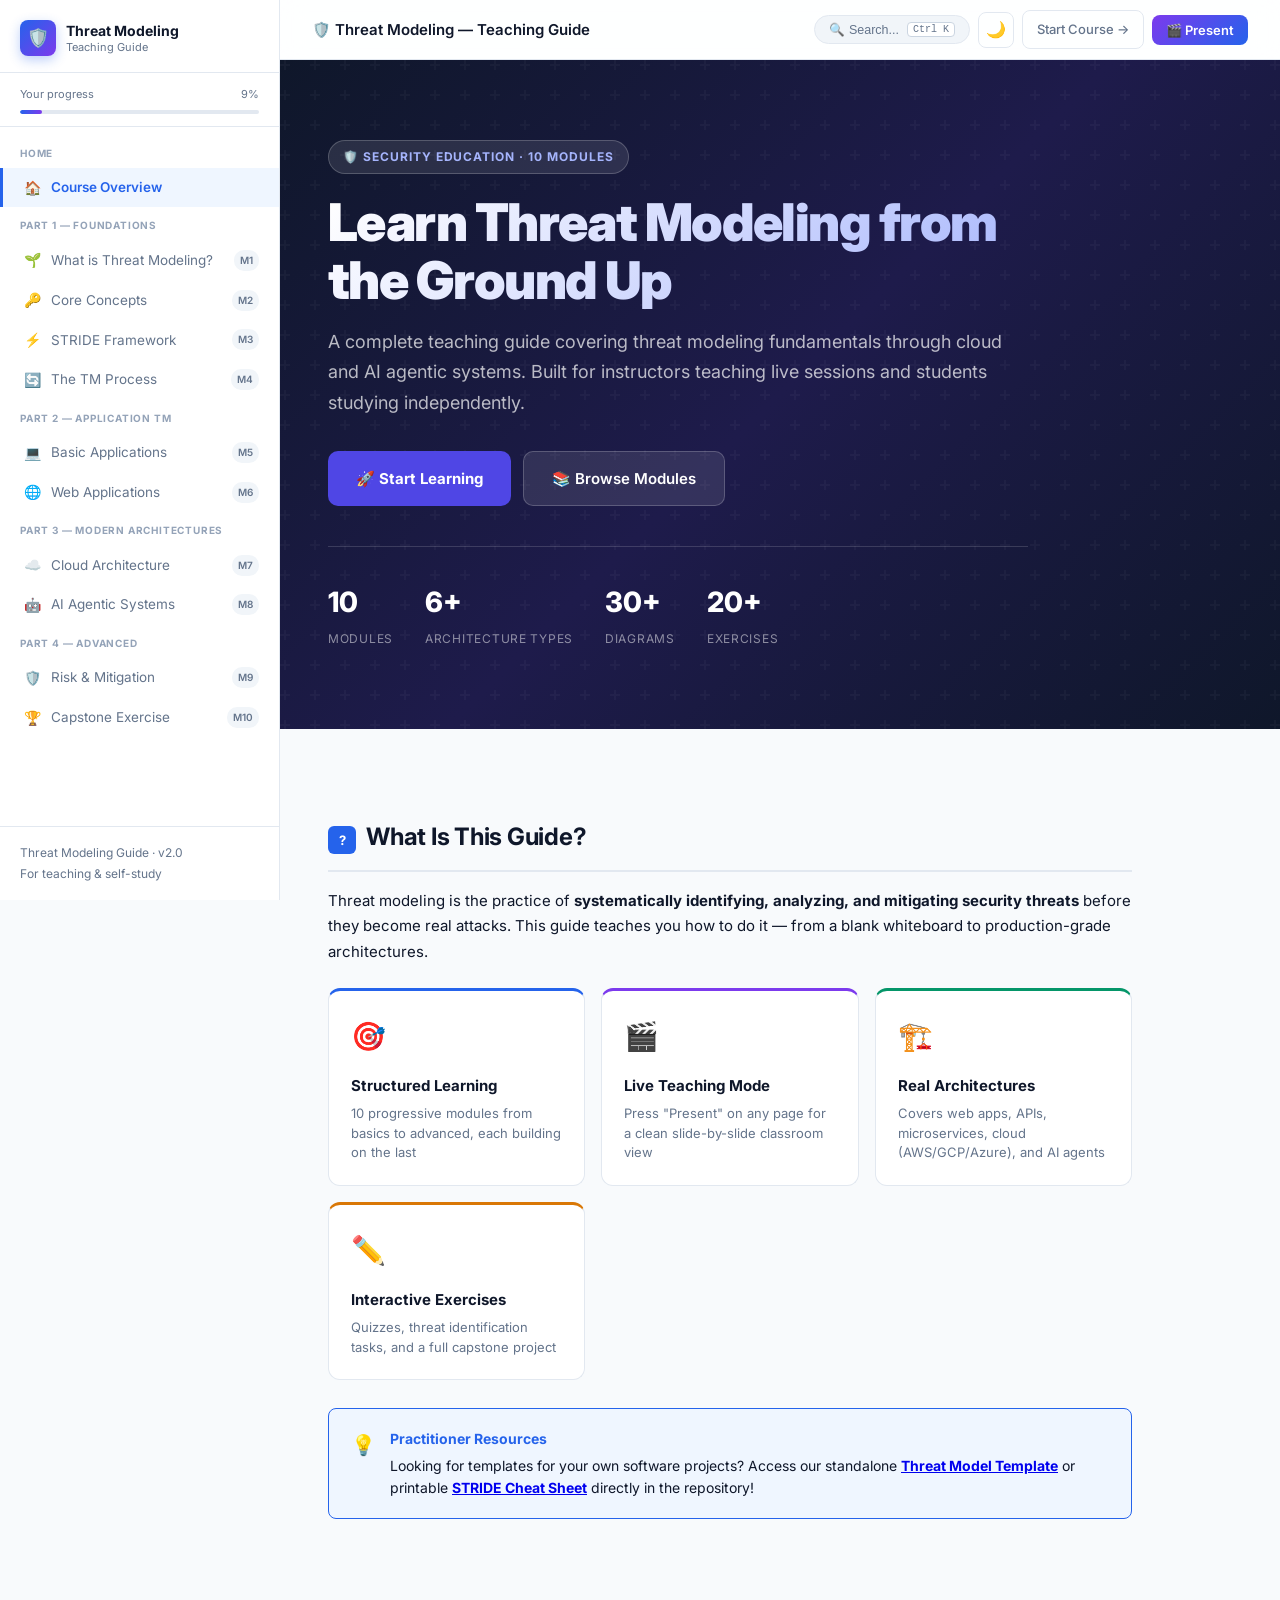
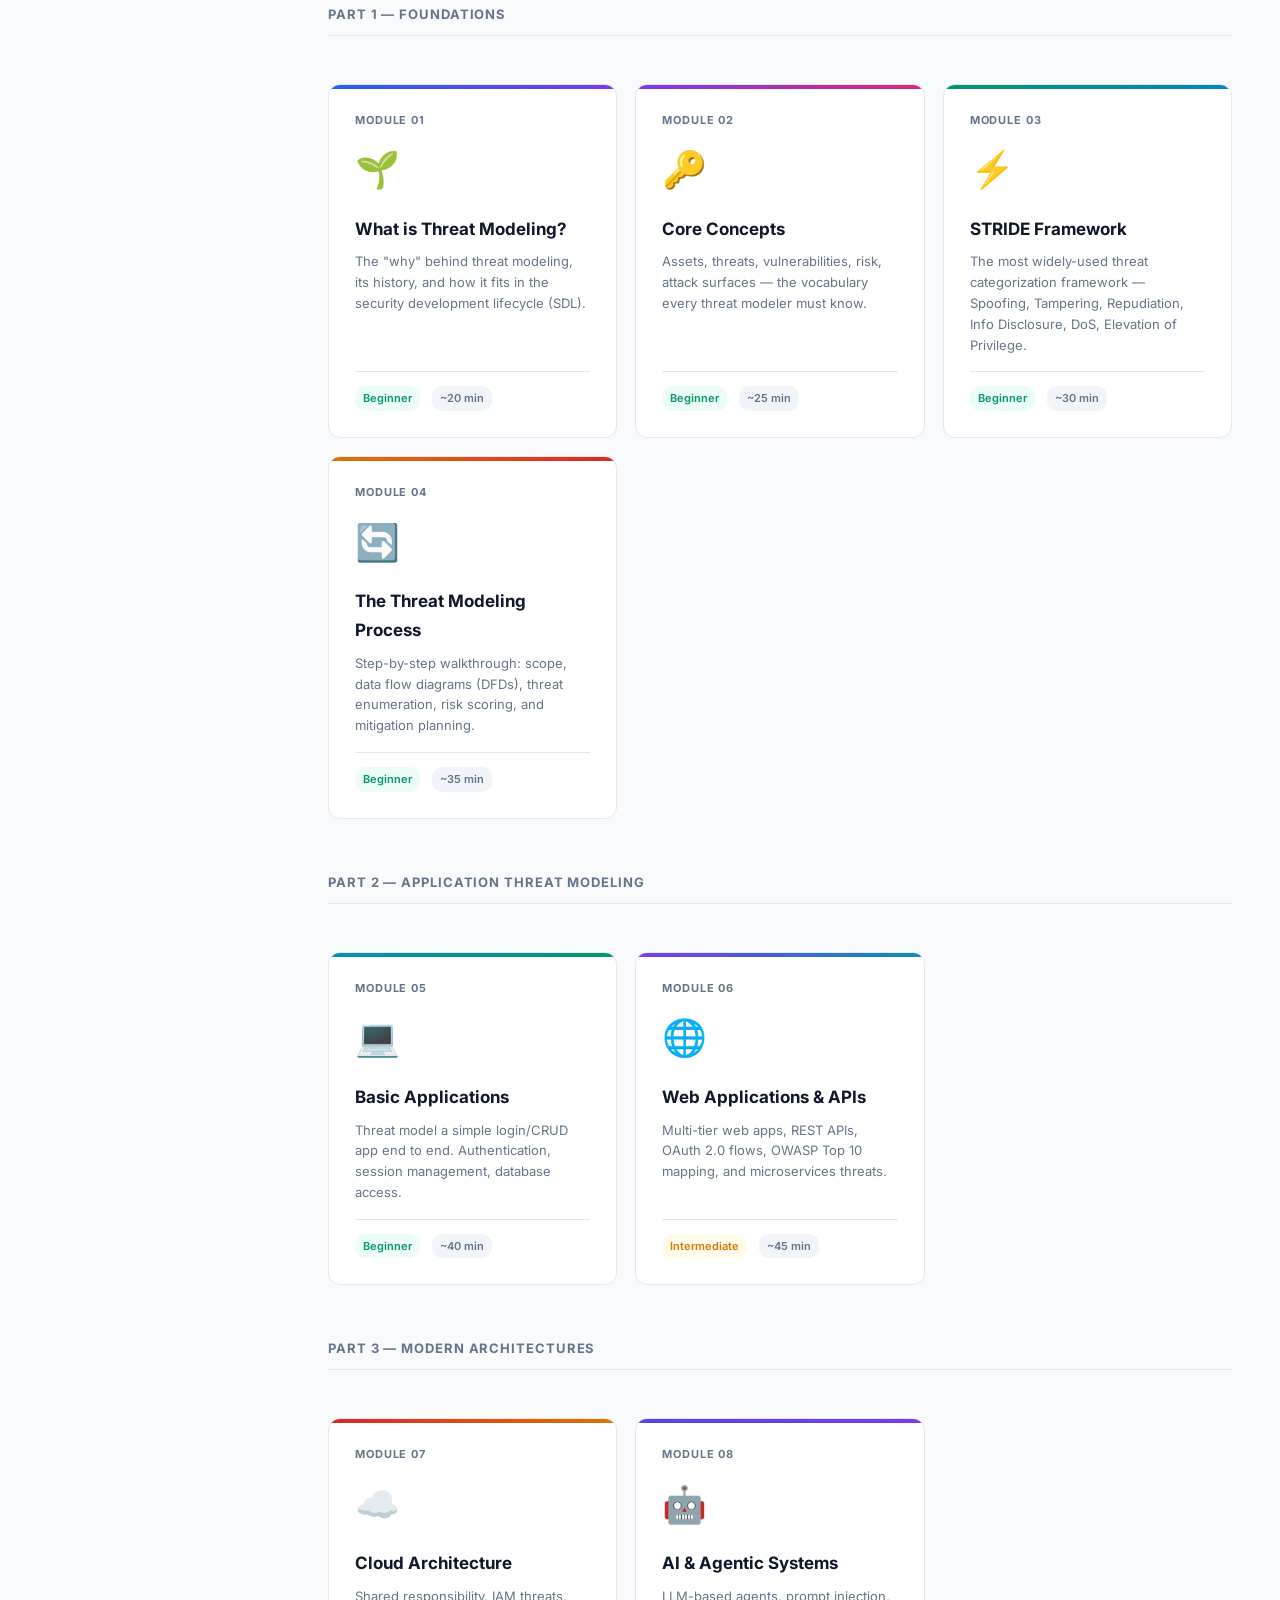
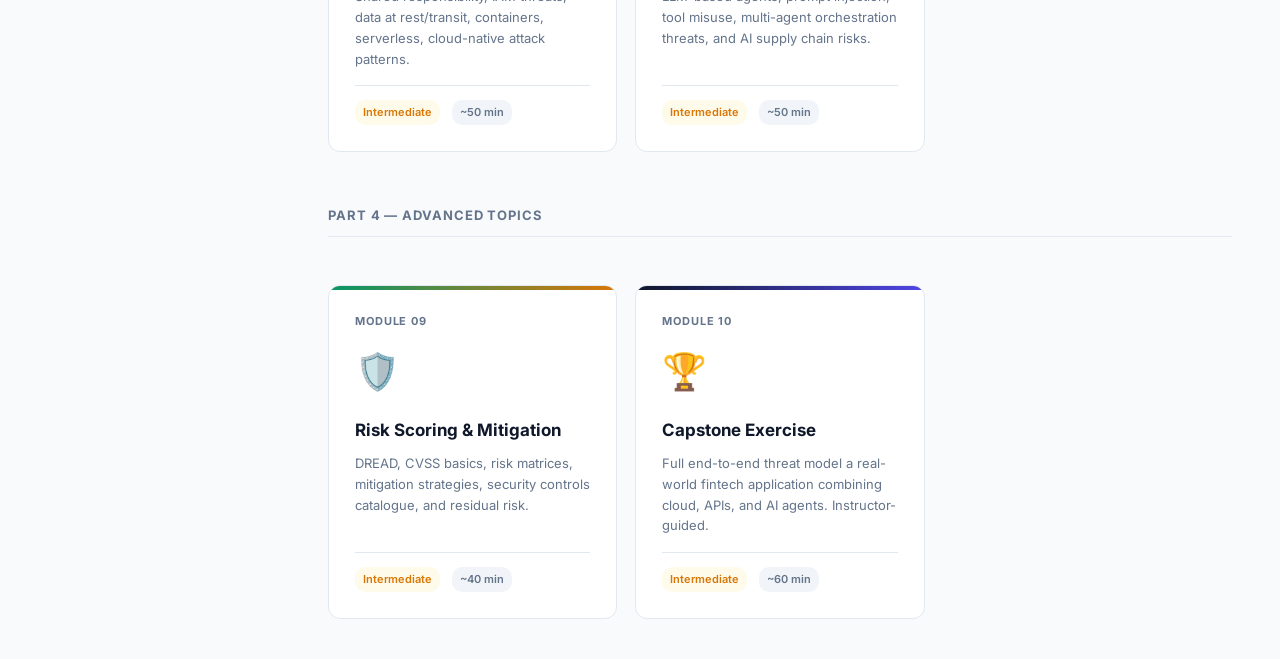
==== commit 824c2ccf: "feat: redesign Threat Modeling Guide UI, add Dark/Light themes, search modal, CI/CD workflows, and r" ====
--- a/index.html
+++ b/index.html
@@ -1,9 +1,16 @@
 <!DOCTYPE html>
-<html lang="en">
+<html lang="en" data-theme="auto">
 <head>
 <meta charset="UTF-8" />
 <meta name="viewport" content="width=device-width, initial-scale=1.0" />
-<title>Threat Modeling Guide — From Basics to Intermediate</title>
+<title>Threat Modeling Guide — From Basics to Cloud & AI Architectures</title>
+<meta name="description" content="A modern 10-module interactive guide to threat modeling software applications, cloud architectures, and AI agentic systems." />
+
+<!-- OpenGraph / Social Meta -->
+<meta property="og:title" content="Threat Modeling Guide — Interactive Security Curriculum" />
+<meta property="og:description" content="Master STRIDE, DFDs, Cloud Security, and AI Agentic Threat Modeling with interactive exercises and presentation mode." />
+<meta property="og:type" content="website" />
+
 <link rel="preconnect" href="https://fonts.googleapis.com" />
 <link rel="preconnect" href="https://fonts.gstatic.com" crossorigin />
 <link href="https://fonts.googleapis.com/css2?family=Inter:wght@400;500;600;700;800&family=JetBrains+Mono:wght@400;700&display=swap" rel="stylesheet" />
@@ -63,7 +70,7 @@
     gap: 18px; padding: 40px 48px;
   }
   .module-card {
-    background: white; border: 1px solid var(--gray-200);
+    background: var(--bg-card); border: 1px solid var(--border-color);
     border-radius: var(--radius-lg); padding: 26px;
     text-decoration: none; color: inherit;
     transition: var(--transition); display: flex; flex-direction: column;
@@ -74,16 +81,16 @@
     position: absolute; top: 0; left: 0; right: 0; height: 4px;
   }
   .module-card:hover { box-shadow: var(--shadow-lg); transform: translateY(-3px); }
-  .module-card-num { font-size: 11px; font-weight: 700; letter-spacing: .08em; text-transform: uppercase; color: var(--gray-400); margin-bottom: 10px; }
+  .module-card-num { font-size: 11px; font-weight: 700; letter-spacing: .08em; text-transform: uppercase; color: var(--text-muted); margin-bottom: 10px; }
   .module-card-icon { font-size: 36px; margin-bottom: 14px; }
-  .module-card-title { font-size: 17px; font-weight: 700; color: var(--gray-900); margin-bottom: 8px; }
-  .module-card-desc { font-size: 13px; color: var(--gray-500); line-height: 1.6; flex: 1; }
-  .module-card-meta { display: flex; gap: 12px; margin-top: 16px; padding-top: 14px; border-top: 1px solid var(--gray-100); }
+  .module-card-title { font-size: 17px; font-weight: 700; color: var(--text-heading); margin-bottom: 8px; }
+  .module-card-desc { font-size: 13px; color: var(--text-muted); line-height: 1.6; flex: 1; }
+  .module-card-meta { display: flex; gap: 12px; margin-top: 16px; padding-top: 14px; border-top: 1px solid var(--border-color); }
   .module-card-tag { font-size: 11px; font-weight: 600; padding: 3px 8px; border-radius: 10px; }
-  .tag-beginner { background: #dcfce7; color: #166534; }
-  .tag-intermediate { background: #fef9c3; color: #713f12; }
-  .tag-advanced { background: #fce7f3; color: #9d174d; }
-  .tag-mins { background: var(--gray-100); color: var(--gray-600); }
+  .tag-beginner { background: var(--success-light); color: var(--success); }
+  .tag-intermediate { background: var(--warning-light); color: var(--warning); }
+  .tag-advanced { background: var(--danger-light); color: var(--danger); }
+  .tag-mins { background: var(--gray-100); color: var(--text-muted); }
 
   .m1::before { background: linear-gradient(90deg, #2563eb, #7c3aed); }
   .m2::before { background: linear-gradient(90deg, #7c3aed, #db2777); }
@@ -97,7 +104,7 @@
   .m10::before { background: linear-gradient(90deg, #0f172a, #4f46e5); }
 
   .section-divider { padding: 12px 48px 8px; }
-  .section-divider h2 { font-size: 13px; font-weight: 700; letter-spacing: .07em; text-transform: uppercase; color: var(--gray-400); padding-bottom: 10px; border-bottom: 1px solid var(--gray-200); }
+  .section-divider h2 { font-size: 13px; font-weight: 700; letter-spacing: .07em; text-transform: uppercase; color: var(--text-muted); padding-bottom: 10px; border-bottom: 1px solid var(--border-color); }
 
   @media(max-width:768px) {
     .hero { padding: 48px 24px; }
@@ -148,7 +155,7 @@
     </div>
   </nav>
   <div class="sidebar-footer">
-    Threat Modeling Guide · v1.0<br>
+    Threat Modeling Guide · v2.0<br>
     For teaching & self-study
   </div>
 </aside>
@@ -159,6 +166,8 @@
     <button class="hamburger" id="hamburger">☰</button>
     <span class="top-bar-title">🛡️ Threat Modeling — Teaching Guide</span>
     <div class="top-bar-actions">
+      <button class="search-trigger-btn" id="search-trigger"><span>🔍 Search...</span> <kbd>Ctrl K</kbd></button>
+      <button class="btn-icon" id="theme-toggle" title="Toggle Theme">🌙</button>
       <span class="live-badge" id="live-badge" style="display:none"><span class="live-dot"></span> LIVE</span>
       <a class="btn btn-ghost" href="modules/01-introduction.html">Start Course →</a>
       <button class="btn btn-present" id="btn-present">🎬 Present</button>
@@ -214,8 +223,8 @@
     <div class="callout info" style="margin-top:28px">
       <div class="callout-icon">💡</div>
       <div class="callout-body">
-        <div class="callout-title">How to Use This Guide</div>
-        <div class="callout-text">Follow the modules in order for self-study. For live teaching, use the 🎬 <strong>Present</strong> button on any page to enter fullscreen presentation mode — navigate slides with arrow keys or the on-screen controls.</div>
+        <div class="callout-title">Practitioner Resources</div>
+        <div class="callout-text">Looking for templates for your own software projects? Access our standalone <a href="THREAT_MODEL_TEMPLATE.md"><strong>Threat Model Template</strong></a> or printable <a href="STRIDE_CHEAT_SHEET.md"><strong>STRIDE Cheat Sheet</strong></a> directly in the repository!</div>
       </div>
     </div>
   </div>
--- a/css/styles.css
+++ b/css/styles.css
@@ -1,9 +1,11 @@
 /* ============================================================
    THREAT MODELING GUIDE — MAIN STYLES
-   Light theme, teaching-friendly, fluid layout
+   Modern web design system with Dark/Light mode support,
+   Glassmorphism topbar, Search Modal (Ctrl+K), and fluid typography.
    ============================================================ */
 
 :root {
+  /* Light Palette Defaults */
   --primary: #2563eb;
   --primary-dark: #1d4ed8;
   --primary-light: #eff6ff;
@@ -15,27 +17,84 @@
   --warning-light: #fffbeb;
   --danger: #dc2626;
   --danger-light: #fef2f2;
-  --gray-50: #f9fafb;
-  --gray-100: #f3f4f6;
-  --gray-200: #e5e7eb;
-  --gray-300: #d1d5db;
-  --gray-400: #9ca3af;
-  --gray-500: #6b7280;
-  --gray-600: #4b5563;
-  --gray-700: #374151;
-  --gray-800: #1f2937;
-  --gray-900: #111827;
-  --white: #ffffff;
+
+  --bg-main: #f8fafc;
+  --bg-card: #ffffff;
+  --bg-sidebar: #ffffff;
+  --bg-topbar: rgba(255, 255, 255, 0.85);
+
+  --text-main: #0f172a;
+  --text-muted: #64748b;
+  --text-heading: #0f172a;
+
+  --border-color: #e2e8f0;
+  --border-subtle: #f1f5f9;
+
+  --gray-50: #f8fafc;
+  --gray-100: #f1f5f9;
+  --gray-200: #e2e8f0;
+  --gray-300: #cbd5e1;
+  --gray-400: #94a3b8;
+  --gray-500: #64748b;
+  --gray-600: #475569;
+  --gray-700: #334155;
+  --gray-800: #1e293b;
+  --gray-900: #0f172a;
+
   --font-sans: 'Inter', -apple-system, BlinkMacSystemFont, 'Segoe UI', sans-serif;
   --font-mono: 'JetBrains Mono', 'Fira Code', 'Cascadia Code', monospace;
   --sidebar-width: 280px;
   --header-height: 60px;
   --radius: 8px;
   --radius-lg: 12px;
-  --shadow-sm: 0 1px 3px rgba(0,0,0,.08);
-  --shadow: 0 4px 12px rgba(0,0,0,.08);
-  --shadow-lg: 0 8px 24px rgba(0,0,0,.1);
-  --transition: all .2s ease;
+
+  --shadow-sm: 0 1px 3px rgba(0,0,0,.05);
+  --shadow: 0 4px 12px rgba(0,0,0,.06);
+  --shadow-lg: 0 10px 30px rgba(0,0,0,.08);
+
+  --transition: all .2s cubic-bezier(0.4, 0, 0.2, 1);
+}
+
+/* ── Dark Theme Overrides ── */
+[data-theme="dark"] {
+  --primary: #3b82f6;
+  --primary-dark: #60a5fa;
+  --primary-light: rgba(59, 130, 246, 0.15);
+  --accent: #a855f7;
+  --accent-light: rgba(168, 85, 247, 0.15);
+  --success: #10b981;
+  --success-light: rgba(16, 185, 129, 0.15);
+  --warning: #f59e0b;
+  --warning-light: rgba(245, 158, 11, 0.15);
+  --danger: #ef4444;
+  --danger-light: rgba(239, 68, 68, 0.15);
+
+  --bg-main: #0b0f19;
+  --bg-card: #151c2c;
+  --bg-sidebar: #0f172a;
+  --bg-topbar: rgba(15, 23, 42, 0.85);
+
+  --text-main: #f1f5f9;
+  --text-muted: #94a3b8;
+  --text-heading: #f8fafc;
+
+  --border-color: #1e293b;
+  --border-subtle: #1e293b;
+
+  --gray-50: #0b0f19;
+  --gray-100: #151c2c;
+  --gray-200: #1e293b;
+  --gray-300: #334155;
+  --gray-400: #64748b;
+  --gray-500: #94a3b8;
+  --gray-600: #cbd5e1;
+  --gray-700: #e2e8f0;
+  --gray-800: #f1f5f9;
+  --gray-900: #f8fafc;
+
+  --shadow-sm: 0 1px 3px rgba(0,0,0,.3);
+  --shadow: 0 4px 12px rgba(0,0,0,.4);
+  --shadow-lg: 0 10px 30px rgba(0,0,0,.5);
 }
 
 /* ── Reset & Base ── */
@@ -43,10 +102,11 @@
 html { scroll-behavior: smooth; font-size: 16px; }
 body {
   font-family: var(--font-sans);
-  background: var(--gray-50);
-  color: var(--gray-800);
+  background: var(--bg-main);
+  color: var(--text-main);
   line-height: 1.7;
   overflow-x: hidden;
+  transition: background-color .3s ease, color .3s ease;
 }
 
 /* ── Sidebar ── */
@@ -55,17 +115,17 @@
   top: 0; left: 0;
   width: var(--sidebar-width);
   height: 100vh;
-  background: var(--white);
-  border-right: 1px solid var(--gray-200);
+  background: var(--bg-sidebar);
+  border-right: 1px solid var(--border-color);
   overflow-y: auto;
   z-index: 100;
   display: flex;
   flex-direction: column;
-  transition: transform .3s ease;
+  transition: transform .3s ease, background-color .3s ease;
 }
 .sidebar-logo {
   padding: 20px 20px 16px;
-  border-bottom: 1px solid var(--gray-200);
+  border-bottom: 1px solid var(--border-color);
   display: flex; align-items: center; gap: 10px;
 }
 .sidebar-logo .logo-icon {
@@ -74,12 +134,13 @@
   border-radius: 8px;
   display: flex; align-items: center; justify-content: center;
   color: white; font-size: 18px; flex-shrink: 0;
-}
-.sidebar-logo span { font-weight: 700; font-size: 14px; color: var(--gray-900); line-height: 1.3; }
-.sidebar-logo small { display: block; font-weight: 400; color: var(--gray-500); font-size: 11px; }
-
-.progress-bar-wrap { padding: 12px 20px; border-bottom: 1px solid var(--gray-100); }
-.progress-label { font-size: 11px; color: var(--gray-500); margin-bottom: 6px; display: flex; justify-content: space-between; }
+  box-shadow: 0 4px 12px rgba(37, 99, 235, 0.3);
+}
+.sidebar-logo span { font-weight: 700; font-size: 14px; color: var(--text-heading); line-height: 1.3; }
+.sidebar-logo small { display: block; font-weight: 400; color: var(--text-muted); font-size: 11px; }
+
+.progress-bar-wrap { padding: 12px 20px; border-bottom: 1px solid var(--border-color); }
+.progress-label { font-size: 11px; color: var(--text-muted); margin-bottom: 6px; display: flex; justify-content: space-between; }
 .progress-bar { height: 4px; background: var(--gray-200); border-radius: 2px; overflow: hidden; }
 .progress-fill { height: 100%; background: linear-gradient(90deg, var(--primary), var(--accent)); border-radius: 2px; transition: width .4s ease; }
 
@@ -95,13 +156,13 @@
   padding: 8px 20px;
   cursor: pointer;
   text-decoration: none;
-  color: var(--gray-600);
+  color: var(--text-muted);
   font-size: 13.5px;
   border-left: 3px solid transparent;
   transition: var(--transition);
   position: relative;
 }
-.nav-item:hover { background: var(--gray-50); color: var(--gray-900); }
+.nav-item:hover { background: var(--primary-light); color: var(--primary); }
 .nav-item.active {
   background: var(--primary-light);
   color: var(--primary);
@@ -113,19 +174,14 @@
   margin-left: auto;
   font-size: 10px; font-weight: 600;
   padding: 2px 6px; border-radius: 10px;
-  background: var(--gray-100); color: var(--gray-500);
-}
-.nav-item.active .nav-badge { background: var(--primary-light); color: var(--primary); }
-.nav-item.completed .nav-icon::after {
-  content: '✓';
-  position: absolute; right: 20px;
-  font-size: 11px; color: var(--success); font-weight: 700;
-}
+  background: var(--gray-100); color: var(--text-muted);
+}
+.nav-item.active .nav-badge { background: var(--primary); color: white; }
 
 .sidebar-footer {
   padding: 16px 20px;
-  border-top: 1px solid var(--gray-200);
-  font-size: 12px; color: var(--gray-400);
+  border-top: 1px solid var(--border-color);
+  font-size: 12px; color: var(--text-muted);
 }
 
 /* ── Main Layout ── */
@@ -137,31 +193,59 @@
 .top-bar {
   position: sticky; top: 0; z-index: 90;
   height: var(--header-height);
-  background: rgba(255,255,255,.95);
-  backdrop-filter: blur(8px);
-  border-bottom: 1px solid var(--gray-200);
+  background: var(--bg-topbar);
+  backdrop-filter: blur(12px);
+  -webkit-backdrop-filter: blur(12px);
+  border-bottom: 1px solid var(--border-color);
   display: flex; align-items: center;
   padding: 0 32px;
-  gap: 16px;
-}
-.top-bar-title { font-size: 15px; font-weight: 600; color: var(--gray-700); flex: 1; }
-.top-bar-actions { display: flex; gap: 8px; }
+  gap: 12px;
+  transition: background-color .3s ease;
+}
+.top-bar-title { font-size: 15px; font-weight: 600; color: var(--text-heading); flex: 1; overflow: hidden; text-overflow: ellipsis; white-space: nowrap; }
+.top-bar-actions { display: flex; gap: 8px; align-items: center; }
+
 .btn {
   display: inline-flex; align-items: center; gap: 6px;
   padding: 7px 14px; border-radius: var(--radius);
   font-size: 13px; font-weight: 500;
   cursor: pointer; border: none; transition: var(--transition);
-  text-decoration: none;
+  text-decoration: none; font-family: var(--font-sans);
 }
 .btn-primary { background: var(--primary); color: white; }
 .btn-primary:hover { background: var(--primary-dark); }
-.btn-ghost { background: transparent; color: var(--gray-600); border: 1px solid var(--gray-200); }
-.btn-ghost:hover { background: var(--gray-100); color: var(--gray-900); }
+.btn-ghost { background: transparent; color: var(--text-muted); border: 1px solid var(--border-color); }
+.btn-ghost:hover { background: var(--gray-100); color: var(--text-heading); }
 .btn-present {
   background: linear-gradient(135deg, var(--accent), var(--primary));
   color: white; font-weight: 600;
 }
 .btn-present:hover { opacity: .9; transform: translateY(-1px); box-shadow: var(--shadow); }
+
+.btn-icon {
+  width: 36px; height: 36px; padding: 0;
+  display: inline-flex; align-items: center; justify-content: center;
+  border-radius: var(--radius);
+  background: transparent; color: var(--text-muted);
+  border: 1px solid var(--border-color);
+  cursor: pointer; transition: var(--transition);
+  font-size: 16px;
+}
+.btn-icon:hover { background: var(--gray-100); color: var(--text-heading); }
+
+/* ── Search Bar Trigger Button ── */
+.search-trigger-btn {
+  display: inline-flex; align-items: center; gap: 8px;
+  padding: 6px 14px; border-radius: 20px;
+  background: var(--gray-100); color: var(--text-muted);
+  border: 1px solid var(--border-color); font-size: 12.5px;
+  cursor: pointer; transition: var(--transition);
+}
+.search-trigger-btn:hover { background: var(--border-color); color: var(--text-heading); }
+.search-trigger-btn kbd {
+  background: var(--bg-card); border: 1px solid var(--gray-300);
+  border-radius: 4px; padding: 1px 5px; font-size: 10px; font-family: var(--font-mono);
+}
 
 /* ── Content Area ── */
 .content { padding: 40px 48px; max-width: 900px; flex: 1; }
@@ -182,16 +266,16 @@
 .module-tag.red { background: var(--danger-light); color: var(--danger); }
 
 .page-title {
-  font-size: 36px; font-weight: 800; color: var(--gray-900);
+  font-size: 36px; font-weight: 800; color: var(--text-heading);
   line-height: 1.2; margin-bottom: 12px;
   letter-spacing: -.02em;
 }
-.page-subtitle { font-size: 17px; color: var(--gray-500); line-height: 1.6; max-width: 680px; }
+.page-subtitle { font-size: 17px; color: var(--text-muted); line-height: 1.6; max-width: 680px; }
 
 /* ── Learning Objectives ── */
 .objectives-card {
   background: var(--primary-light);
-  border: 1px solid #bfdbfe;
+  border: 1px solid var(--primary);
   border-radius: var(--radius-lg);
   padding: 24px 28px;
   margin-bottom: 36px;
@@ -199,17 +283,17 @@
 .objectives-card h3 { font-size: 14px; font-weight: 700; color: var(--primary); margin-bottom: 12px; display: flex; align-items: center; gap: 8px; }
 .objectives-card ul { list-style: none; display: flex; flex-direction: column; gap: 8px; }
 .objectives-card li {
-  font-size: 14px; color: var(--primary-dark);
+  font-size: 14px; color: var(--text-heading);
   display: flex; align-items: flex-start; gap: 10px;
 }
-.objectives-card li::before { content: '→'; font-weight: 700; flex-shrink: 0; margin-top: 1px; }
+.objectives-card li::before { content: '→'; font-weight: 700; flex-shrink: 0; color: var(--primary); margin-top: 1px; }
 
 /* ── Section Headers ── */
 .section { margin-bottom: 48px; }
 h2.section-title {
-  font-size: 24px; font-weight: 700; color: var(--gray-900);
+  font-size: 24px; font-weight: 700; color: var(--text-heading);
   margin-bottom: 16px; padding-bottom: 12px;
-  border-bottom: 2px solid var(--gray-200);
+  border-bottom: 2px solid var(--border-color);
   letter-spacing: -.01em;
 }
 h2.section-title .section-num {
@@ -218,8 +302,8 @@
   background: var(--primary); color: white;
   font-size: 13px; font-weight: 700; margin-right: 10px;
 }
-h3.subsection { font-size: 18px; font-weight: 700; color: var(--gray-800); margin: 28px 0 12px; }
-p { margin-bottom: 14px; color: var(--gray-700); font-size: 15px; }
+h3.subsection { font-size: 18px; font-weight: 700; color: var(--text-heading); margin: 28px 0 12px; }
+p { margin-bottom: 14px; color: var(--text-main); font-size: 15px; }
 
 /* ── Callout Boxes ── */
 .callout {
@@ -229,36 +313,35 @@
   display: flex; gap: 14px;
 }
 .callout-icon { font-size: 20px; flex-shrink: 0; margin-top: 1px; }
-.callout-body {}
 .callout-title { font-size: 14px; font-weight: 700; margin-bottom: 4px; }
 .callout-text { font-size: 14px; line-height: 1.6; }
-.callout.info { background: var(--primary-light); border: 1px solid #bfdbfe; }
+.callout.info { background: var(--primary-light); border: 1px solid var(--primary); }
 .callout.info .callout-title { color: var(--primary); }
-.callout.info .callout-text { color: #1e40af; }
-.callout.success { background: var(--success-light); border: 1px solid #a7f3d0; }
+.callout.info .callout-text { color: var(--text-heading); }
+.callout.success { background: var(--success-light); border: 1px solid var(--success); }
 .callout.success .callout-title { color: var(--success); }
-.callout.success .callout-text { color: #065f46; }
-.callout.warning { background: var(--warning-light); border: 1px solid #fde68a; }
+.callout.success .callout-text { color: var(--text-heading); }
+.callout.warning { background: var(--warning-light); border: 1px solid var(--warning); }
 .callout.warning .callout-title { color: var(--warning); }
-.callout.warning .callout-text { color: #92400e; }
-.callout.danger { background: var(--danger-light); border: 1px solid #fecaca; }
+.callout.warning .callout-text { color: var(--text-heading); }
+.callout.danger { background: var(--danger-light); border: 1px solid var(--danger); }
 .callout.danger .callout-title { color: var(--danger); }
-.callout.danger .callout-text { color: #991b1b; }
-.callout.tip { background: var(--accent-light); border: 1px solid #ddd6fe; }
+.callout.danger .callout-text { color: var(--text-heading); }
+.callout.tip { background: var(--accent-light); border: 1px solid var(--accent); }
 .callout.tip .callout-title { color: var(--accent); }
-.callout.tip .callout-text { color: #4c1d95; }
+.callout.tip .callout-text { color: var(--text-heading); }
 
 /* ── Cards & Grids ── */
 .card-grid { display: grid; grid-template-columns: repeat(auto-fit, minmax(200px, 1fr)); gap: 16px; margin: 24px 0; }
 .card {
-  background: white; border: 1px solid var(--gray-200);
+  background: var(--bg-card); border: 1px solid var(--border-color);
   border-radius: var(--radius-lg); padding: 22px;
   transition: var(--transition);
 }
 .card:hover { box-shadow: var(--shadow); transform: translateY(-2px); }
 .card-icon { font-size: 28px; margin-bottom: 12px; }
-.card-title { font-size: 15px; font-weight: 700; color: var(--gray-900); margin-bottom: 6px; }
-.card-desc { font-size: 13px; color: var(--gray-500); line-height: 1.5; }
+.card-title { font-size: 15px; font-weight: 700; color: var(--text-heading); margin-bottom: 6px; }
+.card-desc { font-size: 13px; color: var(--text-muted); line-height: 1.5; }
 .card.primary { border-top: 3px solid var(--primary); }
 .card.accent { border-top: 3px solid var(--accent); }
 .card.success { border-top: 3px solid var(--success); }
@@ -266,13 +349,14 @@
 .card.danger { border-top: 3px solid var(--danger); }
 
 /* ── Tables ── */
-.table-wrap { overflow-x: auto; margin: 24px 0; border-radius: var(--radius-lg); box-shadow: var(--shadow-sm); }
-table { width: 100%; border-collapse: collapse; background: white; }
+.table-wrap { overflow-x: auto; margin: 24px 0; border-radius: var(--radius-lg); border: 1px solid var(--border-color); box-shadow: var(--shadow-sm); }
+table { width: 100%; border-collapse: collapse; background: var(--bg-card); }
 thead tr { background: var(--gray-800); color: white; }
+[data-theme="dark"] thead tr { background: var(--gray-200); color: var(--gray-900); }
 th { padding: 12px 16px; text-align: left; font-size: 12px; font-weight: 700; letter-spacing: .06em; text-transform: uppercase; }
-td { padding: 13px 16px; font-size: 14px; color: var(--gray-700); border-bottom: 1px solid var(--gray-100); vertical-align: top; }
+td { padding: 13px 16px; font-size: 14px; color: var(--text-main); border-bottom: 1px solid var(--border-color); vertical-align: top; }
 tr:last-child td { border-bottom: none; }
-tr:hover td { background: var(--gray-50); }
+tr:hover td { background: var(--primary-light); }
 .badge {
   display: inline-block; padding: 2px 8px; border-radius: 12px;
   font-size: 11px; font-weight: 600;
@@ -285,7 +369,7 @@
 
 /* ── Diagrams ── */
 .diagram-wrap {
-  background: white; border: 1px solid var(--gray-200);
+  background: var(--bg-card); border: 1px solid var(--border-color);
   border-radius: var(--radius-lg);
   padding: 32px; margin: 28px 0;
   text-align: center;
@@ -297,28 +381,21 @@
   background: linear-gradient(90deg, var(--primary), var(--accent));
 }
 .diagram-caption {
-  font-size: 12px; color: var(--gray-400); margin-top: 16px;
+  font-size: 12px; color: var(--text-muted); margin-top: 16px;
   font-style: italic; text-align: center;
 }
 .diagram-title {
-  font-size: 13px; font-weight: 700; color: var(--gray-600);
+  font-size: 13px; font-weight: 700; color: var(--text-muted);
   text-transform: uppercase; letter-spacing: .06em;
   margin-bottom: 24px;
 }
 
-/* ── SVG Diagram Styles ── */
-.dfd-node { cursor: pointer; transition: filter .2s; }
-.dfd-node:hover { filter: brightness(.95); }
-.flow-arrow { marker-end: url(#arrowhead); }
-
-/* ── Mermaid override ── */
-.mermaid { font-size: 14px !important; }
-
 /* ── Code Blocks ── */
+.code-container { position: relative; margin: 20px 0; }
 pre {
-  background: var(--gray-900); color: #e2e8f0;
+  background: #0f172a; color: #e2e8f0;
   border-radius: var(--radius); padding: 20px 24px;
-  overflow-x: auto; margin: 20px 0;
+  overflow-x: auto;
   font-family: var(--font-mono); font-size: 13.5px; line-height: 1.65;
 }
 code {
@@ -327,18 +404,23 @@
   padding: 2px 6px; border-radius: 4px;
 }
 pre code { background: none; color: inherit; padding: 0; border-radius: 0; }
-
-/* ── Step-by-step ── */
+.copy-btn {
+  position: absolute; top: 10px; right: 10px;
+  background: rgba(255,255,255,.1); border: 1px solid rgba(255,255,255,.2);
+  color: white; border-radius: 4px; padding: 4px 8px;
+  font-size: 11px; font-weight: 600; cursor: pointer;
+  transition: var(--transition);
+}
+.copy-btn:hover { background: rgba(255,255,255,.25); }
+
+/* ── Steps ── */
 .steps { display: flex; flex-direction: column; gap: 0; margin: 24px 0; }
-.step {
-  display: flex; gap: 0;
-  position: relative;
-}
+.step { display: flex; gap: 0; position: relative; }
 .step:not(:last-child)::before {
   content: '';
   position: absolute; left: 19px; top: 48px;
   width: 2px; height: calc(100% - 24px);
-  background: var(--gray-200);
+  background: var(--border-color);
 }
 .step-num {
   width: 40px; height: 40px;
@@ -348,13 +430,13 @@
   flex-shrink: 0; z-index: 1;
 }
 .step-body { padding: 8px 0 28px 20px; flex: 1; }
-.step-title { font-size: 16px; font-weight: 700; color: var(--gray-900); margin-bottom: 6px; }
-.step-desc { font-size: 14px; color: var(--gray-600); line-height: 1.6; }
+.step-title { font-size: 16px; font-weight: 700; color: var(--text-heading); margin-bottom: 6px; }
+.step-desc { font-size: 14px; color: var(--text-muted); line-height: 1.6; }
 
 /* ── Quiz / Exercise ── */
 .exercise-card {
   background: var(--accent-light);
-  border: 2px solid #ddd6fe;
+  border: 2px solid var(--accent);
   border-radius: var(--radius-lg); padding: 28px;
   margin: 32px 0;
 }
@@ -362,22 +444,22 @@
   font-size: 11px; font-weight: 800; letter-spacing: .1em; text-transform: uppercase;
   color: var(--accent); margin-bottom: 10px; display: flex; align-items: center; gap: 6px;
 }
-.exercise-title { font-size: 17px; font-weight: 700; color: var(--gray-900); margin-bottom: 12px; }
-.exercise-text { font-size: 14px; color: var(--gray-700); margin-bottom: 20px; line-height: 1.6; }
+.exercise-title { font-size: 17px; font-weight: 700; color: var(--text-heading); margin-bottom: 12px; }
+.exercise-text { font-size: 14px; color: var(--text-main); margin-bottom: 20px; line-height: 1.6; }
 .exercise-options { display: flex; flex-direction: column; gap: 10px; }
 .option-btn {
   display: flex; align-items: center; gap: 12px;
-  background: white; border: 2px solid var(--gray-200);
+  background: var(--bg-card); border: 2px solid var(--border-color);
   border-radius: var(--radius); padding: 13px 16px;
   cursor: pointer; transition: var(--transition); text-align: left;
-  font-size: 14px; font-family: var(--font-sans);
+  font-size: 14px; font-family: var(--font-sans); color: var(--text-main);
 }
 .option-btn:hover { border-color: var(--accent); background: var(--accent-light); }
 .option-btn.correct { border-color: var(--success); background: var(--success-light); }
 .option-btn.wrong { border-color: var(--danger); background: var(--danger-light); }
 .option-btn .opt-letter {
   width: 26px; height: 26px; border-radius: 50%;
-  background: var(--gray-100); color: var(--gray-600);
+  background: var(--gray-100); color: var(--text-muted);
   font-weight: 700; font-size: 12px;
   display: flex; align-items: center; justify-content: center; flex-shrink: 0;
 }
@@ -385,105 +467,101 @@
 .option-btn.wrong .opt-letter { background: var(--danger); color: white; }
 .exercise-feedback { margin-top: 16px; display: none; padding: 12px 16px; border-radius: var(--radius); font-size: 14px; font-weight: 500; }
 .exercise-feedback.show { display: block; }
-.exercise-feedback.correct { background: var(--success-light); color: #065f46; border: 1px solid #a7f3d0; }
-.exercise-feedback.wrong { background: var(--danger-light); color: #991b1b; border: 1px solid #fecaca; }
-
-/* ── STRIDE Table ── */
+.exercise-feedback.correct { background: var(--success-light); color: var(--success); border: 1px solid var(--success); }
+.exercise-feedback.wrong { background: var(--danger-light); color: var(--danger); border: 1px solid var(--danger); }
+
+/* ── STRIDE Grid ── */
 .stride-grid { display: grid; grid-template-columns: 1fr 1fr; gap: 14px; margin: 24px 0; }
-.stride-card {
-  border-radius: var(--radius); padding: 18px 20px;
-  border: 1px solid;
-}
+.stride-card { border-radius: var(--radius); padding: 18px 20px; border: 1px solid; }
 .stride-letter { font-size: 32px; font-weight: 900; line-height: 1; margin-bottom: 4px; }
 .stride-name { font-size: 13px; font-weight: 700; margin-bottom: 4px; }
 .stride-def { font-size: 12px; line-height: 1.5; }
 .stride-example { font-size: 11px; margin-top: 8px; padding: 6px 8px; border-radius: 4px; font-style: italic; }
-.stride-S { background: #fef2f2; border-color: #fecaca; }
-.stride-S .stride-letter { color: #dc2626; }
-.stride-S .stride-example { background: #fff5f5; }
-.stride-T { background: #fff7ed; border-color: #fed7aa; }
-.stride-T .stride-letter { color: #ea580c; }
-.stride-T .stride-example { background: #fff8f0; }
-.stride-R { background: #fffbeb; border-color: #fde68a; }
-.stride-R .stride-letter { color: #d97706; }
-.stride-R .stride-example { background: #fffcf0; }
-.stride-I { background: #f0fdf4; border-color: #bbf7d0; }
-.stride-I .stride-letter { color: #16a34a; }
-.stride-I .stride-example { background: #f5fff8; }
-.stride-D { background: #eff6ff; border-color: #bfdbfe; }
-.stride-D .stride-letter { color: #2563eb; }
-.stride-D .stride-example { background: #f5f9ff; }
-.stride-E { background: #f5f3ff; border-color: #ddd6fe; }
-.stride-E .stride-letter { color: #7c3aed; }
-.stride-E .stride-example { background: #f8f5ff; }
-
-/* ── Risk Matrix ── */
-.risk-matrix {
-  display: grid;
-  grid-template-columns: 40px repeat(3, 1fr);
-  grid-template-rows: repeat(4, auto);
-  gap: 4px; margin: 28px 0;
-}
-.matrix-cell {
-  border-radius: 6px; padding: 12px 8px;
-  text-align: center; font-size: 12px; font-weight: 600;
-}
-.matrix-label { display: flex; align-items: center; justify-content: center; font-size: 11px; font-weight: 700; color: var(--gray-500); text-transform: uppercase; writing-mode: vertical-lr; transform: rotate(180deg); }
-.matrix-header { background: var(--gray-800); color: white; font-size: 11px; font-weight: 700; text-transform: uppercase; letter-spacing: .05em; border-radius: 6px; padding: 8px; }
-.matrix-low { background: #dcfce7; color: #166534; }
-.matrix-med { background: #fef9c3; color: #713f12; }
-.matrix-high { background: #fee2e2; color: #991b1b; }
-.matrix-critical { background: #7f1d1d; color: white; }
+.stride-S { background: var(--danger-light); border-color: var(--danger); }
+.stride-S .stride-letter { color: var(--danger); }
+.stride-T { background: var(--warning-light); border-color: var(--warning); }
+.stride-T .stride-letter { color: var(--warning); }
+.stride-R { background: var(--warning-light); border-color: var(--warning); }
+.stride-R .stride-letter { color: var(--warning); }
+.stride-I { background: var(--success-light); border-color: var(--success); }
+.stride-I .stride-letter { color: var(--success); }
+.stride-D { background: var(--primary-light); border-color: var(--primary); }
+.stride-D .stride-letter { color: var(--primary); }
+.stride-E { background: var(--accent-light); border-color: var(--accent); }
+.stride-E .stride-letter { color: var(--accent); }
 
 /* ── Tabs ── */
 .tabs { margin: 28px 0; }
-.tab-list { display: flex; gap: 2px; border-bottom: 2px solid var(--gray-200); margin-bottom: 0; }
+.tab-list { display: flex; gap: 2px; border-bottom: 2px solid var(--border-color); margin-bottom: 0; }
 .tab-btn {
   padding: 10px 18px; border: none; background: none;
   font-family: var(--font-sans); font-size: 14px; font-weight: 500;
-  color: var(--gray-500); cursor: pointer; border-bottom: 2px solid transparent;
+  color: var(--text-muted); cursor: pointer; border-bottom: 2px solid transparent;
   margin-bottom: -2px; transition: var(--transition);
 }
-.tab-btn:hover { color: var(--gray-800); }
+.tab-btn:hover { color: var(--text-heading); }
 .tab-btn.active { color: var(--primary); border-bottom-color: var(--primary); font-weight: 600; }
 .tab-panel { display: none; padding: 24px 0; }
 .tab-panel.active { display: block; }
-
-/* ── Checklist ── */
-.checklist { list-style: none; margin: 16px 0; display: flex; flex-direction: column; gap: 10px; }
-.checklist li {
-  display: flex; align-items: flex-start; gap: 12px;
-  font-size: 14px; color: var(--gray-700); padding: 10px 14px;
-  background: white; border: 1px solid var(--gray-200);
-  border-radius: var(--radius);
-  cursor: pointer; transition: var(--transition);
-}
-.checklist li:hover { border-color: var(--gray-300); }
-.checklist li.checked { opacity: .6; text-decoration: line-through; }
-.check-box {
-  width: 20px; height: 20px; border: 2px solid var(--gray-300);
-  border-radius: 4px; flex-shrink: 0; margin-top: 1px;
-  display: flex; align-items: center; justify-content: center;
-  transition: var(--transition);
-}
-.checklist li.checked .check-box { background: var(--success); border-color: var(--success); color: white; }
 
 /* ── Page Navigation ── */
 .page-nav {
   display: flex; justify-content: space-between; align-items: center;
   padding: 32px 0;
-  border-top: 1px solid var(--gray-200);
+  border-top: 1px solid var(--border-color);
   margin-top: 48px;
 }
 .page-nav-link {
   display: flex; align-items: center; gap: 10px;
-  text-decoration: none; color: var(--gray-600);
+  text-decoration: none; color: var(--text-muted);
   font-size: 14px; font-weight: 500; padding: 12px 18px;
-  border: 1px solid var(--gray-200); border-radius: var(--radius);
-  transition: var(--transition); background: white;
+  border: 1px solid var(--border-color); border-radius: var(--radius);
+  transition: var(--transition); background: var(--bg-card);
 }
 .page-nav-link:hover { border-color: var(--primary); color: var(--primary); box-shadow: var(--shadow-sm); }
-.page-nav-link .nav-dir { font-size: 11px; color: var(--gray-400); display: block; font-weight: 400; margin-bottom: 2px; text-transform: uppercase; letter-spacing: .05em; }
+.page-nav-link .nav-dir { font-size: 11px; color: var(--text-muted); display: block; font-weight: 400; margin-bottom: 2px; text-transform: uppercase; letter-spacing: .05em; }
+
+/* ── Search Modal (Ctrl + K) ── */
+.search-modal-overlay {
+  position: fixed; inset: 0;
+  background: rgba(0, 0, 0, 0.6);
+  backdrop-filter: blur(4px);
+  z-index: 1000;
+  display: none; align-items: flex-start; justify-content: center;
+  padding-top: 80px;
+  opacity: 0; transition: opacity .2s ease;
+}
+.search-modal-overlay.open { display: flex; opacity: 1; }
+.search-modal {
+  width: 90%; max-width: 620px;
+  background: var(--bg-card);
+  border: 1px solid var(--border-color);
+  border-radius: var(--radius-lg);
+  box-shadow: var(--shadow-lg);
+  overflow: hidden; display: flex; flex-direction: column;
+}
+.search-input-header {
+  display: flex; align-items: center; gap: 12px;
+  padding: 16px 20px; border-bottom: 1px solid var(--border-color);
+}
+.search-input-header span { font-size: 18px; color: var(--text-muted); }
+.search-input-header input {
+  flex: 1; border: none; background: none;
+  font-size: 16px; font-family: var(--font-sans);
+  color: var(--text-heading); outline: none;
+}
+.search-results-list { max-height: 380px; overflow-y: auto; padding: 12px; }
+.search-result-item {
+  display: block; padding: 12px 16px; border-radius: var(--radius);
+  text-decoration: none; color: inherit; transition: var(--transition);
+  margin-bottom: 4px;
+}
+.search-result-item:hover, .search-result-item.selected {
+  background: var(--primary-light);
+}
+.search-result-item .res-module { font-size: 10px; font-weight: 700; color: var(--primary); text-transform: uppercase; letter-spacing: .06em; }
+.search-result-item .res-title { font-size: 14.5px; font-weight: 700; color: var(--text-heading); }
+.search-result-item .res-snippet { font-size: 12.5px; color: var(--text-muted); margin-top: 2px; }
 
 /* ── Presentation Mode ── */
 body.present-mode .sidebar { transform: translateX(-100%); }
@@ -493,61 +571,27 @@
 body.present-mode p, body.present-mode li, body.present-mode .callout-text { font-size: 17px; }
 body.present-mode .section-title { font-size: 30px; }
 
-/* ── Toolbar for present mode ── */
 .present-toolbar {
   display: none;
   position: fixed; bottom: 24px; left: 50%; transform: translateX(-50%);
-  background: var(--gray-900); border-radius: 40px;
-  padding: 10px 20px; gap: 16px; align-items: center;
-  box-shadow: var(--shadow-lg); z-index: 1000;
+  background: #0f172a; border: 1px solid #1e293b; border-radius: 40px;
+  padding: 10px 24px; gap: 16px; align-items: center;
+  box-shadow: 0 10px 30px rgba(0,0,0,.5); z-index: 1000;
 }
 body.present-mode .present-toolbar { display: flex; }
 .present-toolbar button {
   background: none; border: none; color: white;
-  font-size: 18px; cursor: pointer; padding: 4px 8px;
+  font-size: 18px; cursor: pointer; padding: 4px 10px;
   border-radius: 6px; transition: var(--transition);
 }
 .present-toolbar button:hover { background: rgba(255,255,255,.15); }
 .present-toolbar .divider { width: 1px; height: 20px; background: rgba(255,255,255,.2); }
-.slide-counter { color: rgba(255,255,255,.7); font-size: 13px; font-family: var(--font-mono); }
-
-/* ── Highlight ── */
-mark { background: #fef08a; padding: 1px 3px; border-radius: 3px; }
-.highlight { background: linear-gradient(120deg, #fef08a 0%, #fef08a 100%); }
-
-/* ── Architecture layers ── */
-.arch-layer {
-  border-radius: var(--radius); padding: 16px 20px; margin-bottom: 10px;
-  border-left: 4px solid; display: flex; align-items: flex-start; gap: 14px;
-}
-.arch-layer .layer-icon { font-size: 22px; flex-shrink: 0; }
-.arch-layer .layer-name { font-size: 13px; font-weight: 700; margin-bottom: 4px; }
-.arch-layer .layer-desc { font-size: 13px; }
-.arch-layer.client { background: #f0f9ff; border-color: #0ea5e9; }
-.arch-layer.network { background: #fdf4ff; border-color: #c026d3; }
-.arch-layer.app { background: #f0fdf4; border-color: #22c55e; }
-.arch-layer.data { background: #fff7ed; border-color: #f97316; }
-.arch-layer.infra { background: #fef2f2; border-color: #ef4444; }
-
-/* ── Threat item ── */
-.threat-item {
-  background: white; border: 1px solid var(--gray-200);
-  border-radius: var(--radius); padding: 16px 20px; margin-bottom: 10px;
-  border-left: 4px solid var(--danger);
-  display: flex; align-items: flex-start; gap: 14px;
-}
-.threat-item.medium { border-left-color: var(--warning); }
-.threat-item.low { border-left-color: var(--success); }
-.threat-icon { font-size: 20px; flex-shrink: 0; }
-.threat-content {}
-.threat-title { font-size: 14px; font-weight: 700; color: var(--gray-900); margin-bottom: 4px; }
-.threat-desc { font-size: 13px; color: var(--gray-600); }
-.threat-tags { display: flex; gap: 6px; margin-top: 8px; flex-wrap: wrap; }
+.slide-counter { color: rgba(255,255,255,.8); font-size: 13px; font-family: var(--font-mono); }
 
 /* ── Mobile hamburger ── */
 .hamburger {
   display: none; background: none; border: none;
-  cursor: pointer; padding: 8px; color: var(--gray-700);
+  cursor: pointer; padding: 8px; color: var(--text-heading); font-size: 20px;
 }
 
 /* ── Responsive ── */
@@ -564,59 +608,12 @@
   .hamburger { display: flex; }
   .stride-grid { grid-template-columns: 1fr; }
   .card-grid { grid-template-columns: 1fr; }
-}
-
-/* ── Animations ── */
-@keyframes fadeInUp {
-  from { opacity: 0; transform: translateY(16px); }
-  to { opacity: 1; transform: translateY(0); }
-}
-.animate-in { animation: fadeInUp .4s ease forwards; }
-.animate-in:nth-child(2) { animation-delay: .08s; }
-.animate-in:nth-child(3) { animation-delay: .16s; }
-.animate-in:nth-child(4) { animation-delay: .24s; }
-
-/* ── Pulse ring for live teaching ── */
-@keyframes pulse-ring {
-  0% { box-shadow: 0 0 0 0 rgba(37,99,235,.4); }
-  70% { box-shadow: 0 0 0 10px rgba(37,99,235,0); }
-  100% { box-shadow: 0 0 0 0 rgba(37,99,235,0); }
-}
-.live-badge {
-  display: inline-flex; align-items: center; gap: 6px;
-  background: #dc2626; color: white;
-  font-size: 11px; font-weight: 700; letter-spacing: .08em;
-  padding: 3px 10px; border-radius: 12px;
-  animation: pulse-ring 1.5s infinite;
-}
-.live-dot { width: 6px; height: 6px; border-radius: 50%; background: white; }
-
-/* ── Scrollbar ── */
-::-webkit-scrollbar { width: 6px; height: 6px; }
-::-webkit-scrollbar-track { background: transparent; }
-::-webkit-scrollbar-thumb { background: var(--gray-300); border-radius: 3px; }
-::-webkit-scrollbar-thumb:hover { background: var(--gray-400); }
-
-/* ── Print ── */
+  .search-trigger-btn kbd { display: none; }
+}
+
+/* ── Print Stylesheet ── */
 @media print {
-  .sidebar, .top-bar, .page-nav, .present-toolbar, .exercise-card { display: none !important; }
+  .sidebar, .top-bar, .page-nav, .present-toolbar, .exercise-card, .search-modal-overlay { display: none !important; }
   .main-wrap { margin-left: 0; }
   .content { padding: 20px; max-width: 100%; }
 }
-
-/* ── Utility ── */
-.text-center { text-align: center; }
-.mt-0 { margin-top: 0; }
-.mb-0 { margin-bottom: 0; }
-.gap-16 { gap: 16px; }
-.flex { display: flex; }
-.flex-col { flex-direction: column; }
-.items-center { align-items: center; }
-ul.styled { padding-left: 20px; }
-ul.styled li { margin-bottom: 6px; font-size: 14.5px; color: var(--gray-700); }
-ol.styled { padding-left: 20px; }
-ol.styled li { margin-bottom: 8px; font-size: 14.5px; color: var(--gray-700); }
-
-/* ── SVG / diagram specific ── */
-.node-box { rx: 8; }
-text { font-family: var(--font-sans); }
